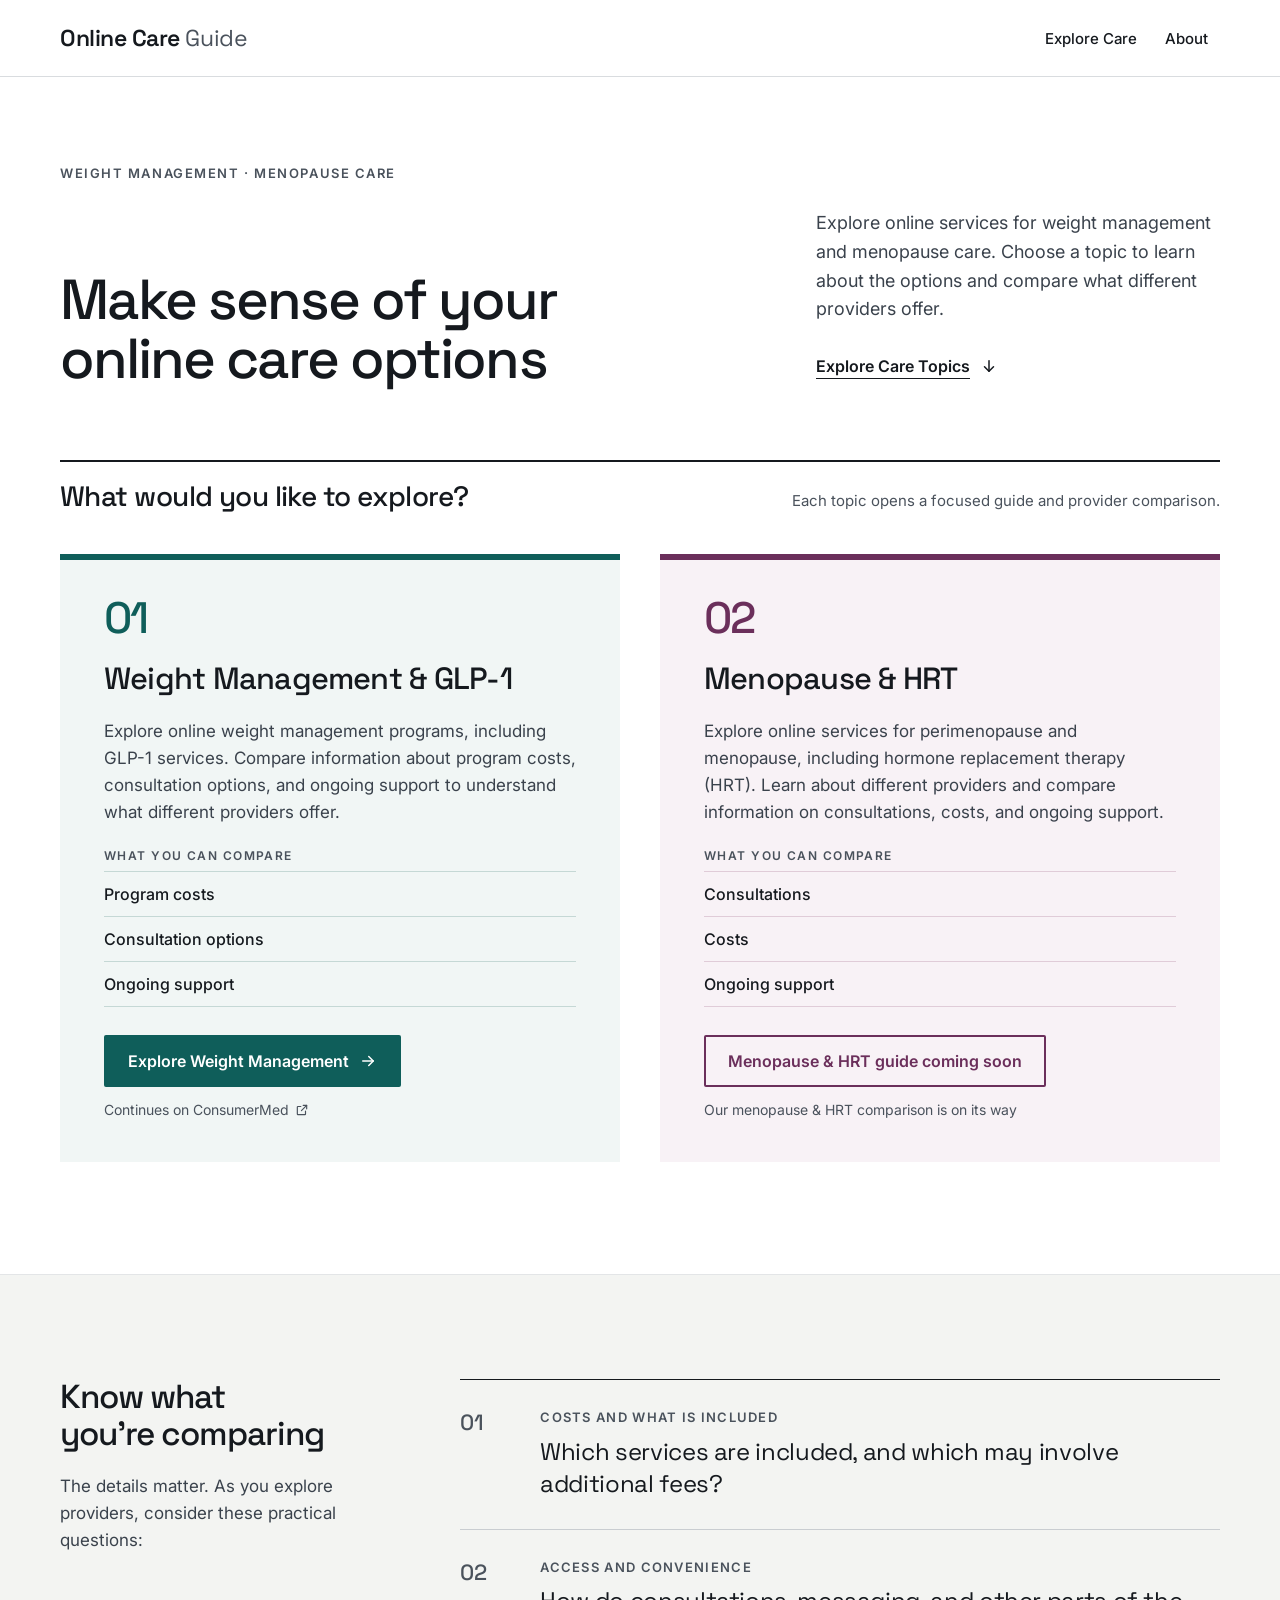
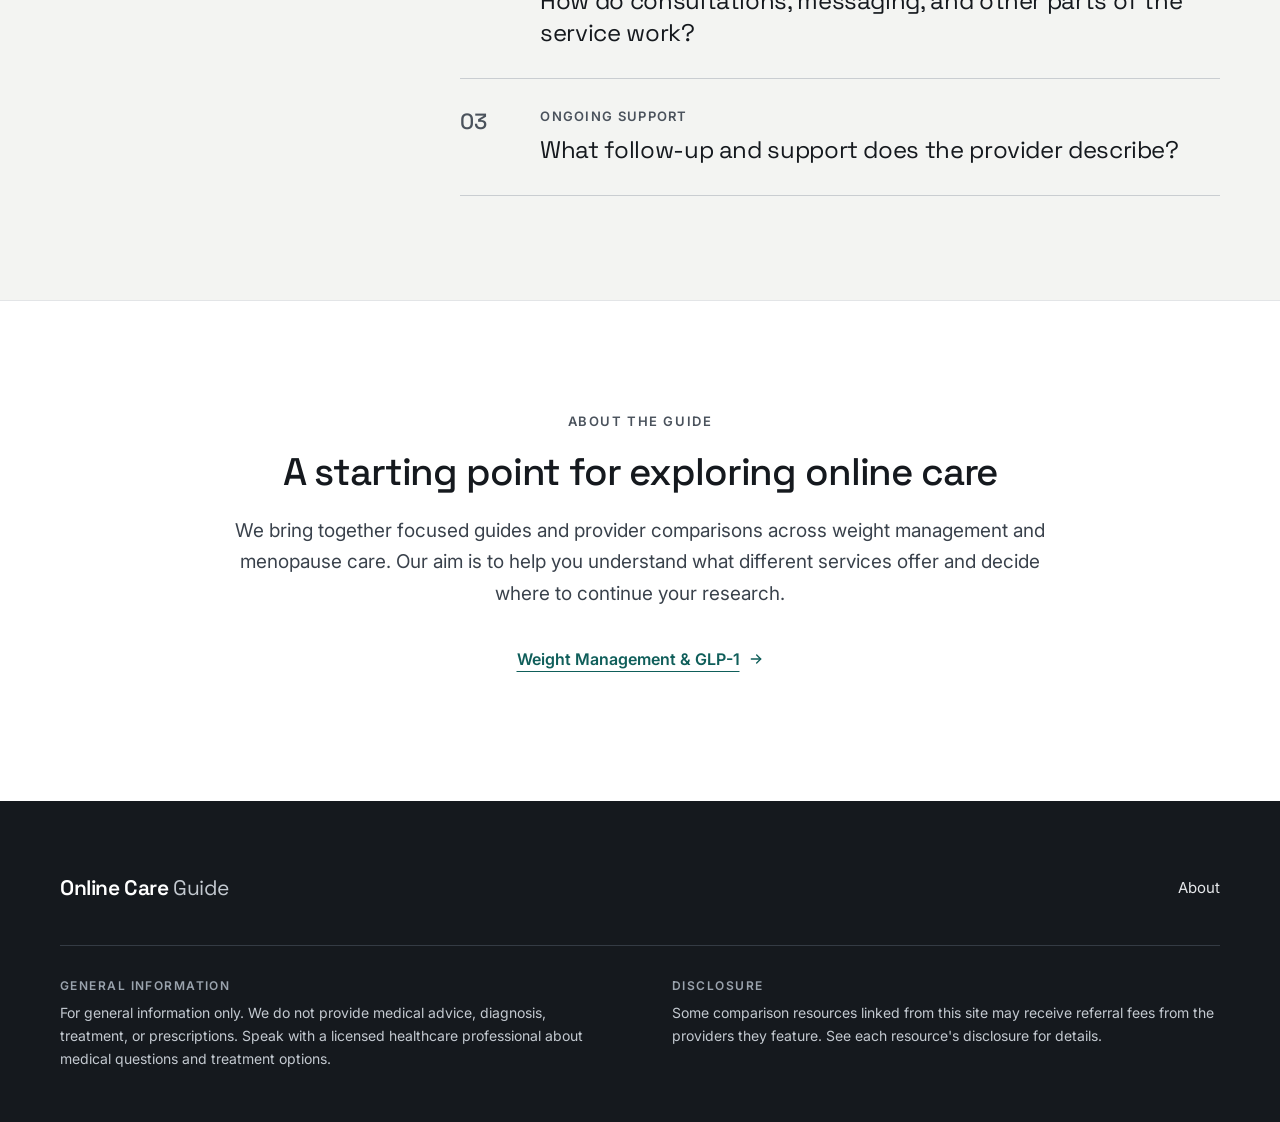
==== index.html @ c3252642 "Online Care Guide homepage (A3), interim Co-Authored-By: Claude Opus 5.5 <noreply@anthropic.com>" ====
<!doctype html>
<!--
  Online Care Guide — homepage, design direction A3.
  Reference build from 03-spec/A3-Developer-Handoff.md and the A3 artboards in 02-design/.

  BRAND SWITCH: data-brand on <html> is "separate" (umbrella site, default) or "consumermed"
  (ConsumerMed root page). It swaps the wordmark, the weight-management attribution and the
  disclosure. In "consumermed" mode also change both weight hrefs (search: data-todo="WEIGHT").

  BEFORE GOING LIVE: resolve every data-todo below; no placeholder link may remain. See 04-publishing.
-->
<html lang="en" data-brand="separate">
<head>
<meta charset="utf-8">
<meta name="viewport" content="width=device-width, initial-scale=1">
<title>Online Care Guide</title>
<meta name="description" content="Explore online services for weight management and menopause care. Choose a topic to learn about the options and compare what different providers offer.">
<!-- INTERIM: keeps the working-title site out of search results. Remove at the final launch. -->
<meta name="robots" content="noindex">
<link rel="preconnect" href="https://fonts.googleapis.com">
<link rel="preconnect" href="https://fonts.gstatic.com" crossorigin>
<link rel="stylesheet" href="https://fonts.googleapis.com/css2?family=Inter:wght@400;500;600&family=Space+Grotesk:wght@400;500;600&display=swap">
<style>
:root{
  --color-ink:#15191E;
  --color-text:#3A424C;
  --color-text-muted:#4A525C;
  --color-bg:#FFFFFF;
  --color-bg-subtle:#F3F4F2;
  --color-border:#D9DCDF;
  --color-border-subtle:#E3E5E7;
  --color-rule:#C9CDD1;
  --color-weight:#0F5E5A;
  --color-weight-hover:#0A4744;
  --color-weight-tint:#F1F6F5;
  --color-weight-rule:#C5D8D5;
  --color-meno:#6B2F5B;
  --color-meno-hover:#52223F;
  --color-meno-tint:#F8F2F6;
  --color-meno-rule:#E0CCD8;
  --color-footer-text:#E6E8EB;
  --color-footer-body:#C3C9D0;
  --color-footer-label:#9AA3AD;
  --color-footer-divider:#343B44;
  --font-display:'Space Grotesk','Helvetica Neue',Arial,sans-serif;
  --font-text:'Inter','Helvetica Neue',Arial,sans-serif;
  --gutter:clamp(20px,4vw,40px);
}

/* Brand switch */
html[data-brand="separate"] [data-only="consumermed"],
html[data-brand="consumermed"] [data-only="separate"]{display:none !important}

*,*::before,*::after{box-sizing:border-box}
html{-webkit-text-size-adjust:100%}
@media (prefers-reduced-motion:no-preference){html{scroll-behavior:smooth}}
body{margin:0;background:var(--color-bg);color:var(--color-ink);font-family:var(--font-text);-webkit-font-smoothing:antialiased}
a{color:var(--color-ink)}
a:hover{color:var(--color-weight)}
a:focus-visible{outline:3px solid var(--color-weight);outline-offset:3px}
svg{flex:none}
.container{max-width:1240px;margin:0 auto;padding-inline:var(--gutter)}

/* Header */
.site-header{border-bottom:1px solid var(--color-border)}
.site-header__bar{min-height:76px;display:flex;flex-wrap:wrap;align-items:center;justify-content:space-between;gap:12px 24px}
.wordmark{display:inline-flex;align-items:center;min-height:44px;text-decoration:none;color:var(--color-ink);font-family:var(--font-display);font-weight:600;font-size:23px;letter-spacing:-0.02em;white-space:nowrap}
.wordmark:hover{color:var(--color-ink)}
.wordmark__light{font-weight:400;color:var(--color-text-muted)}
.nav{display:flex;align-items:center;gap:4px}
.nav a{display:inline-flex;align-items:center;min-height:44px;padding:0 12px;font-size:15px;font-weight:500;text-decoration:none;white-space:nowrap}
.nav a:hover{text-decoration:underline;text-decoration-thickness:1px;text-underline-offset:6px}

/* Opening */
.opening{padding-top:88px;padding-bottom:72px}
.kicker{margin:0 0 28px;font-size:13px;font-weight:600;letter-spacing:.12em;text-transform:uppercase;color:var(--color-text-muted)}
.opening__row{display:flex;flex-wrap:wrap;align-items:flex-end;gap:32px 72px}
.opening h1{flex:1 1 620px;margin:0;font-family:var(--font-display);font-weight:500;font-size:clamp(40px,4.4vw,64px);line-height:1.04;letter-spacing:-0.035em;text-wrap:balance}
.opening__aside{flex:1 1 340px;max-width:440px}
.lead{margin:0;font-size:18px;line-height:1.6;color:var(--color-text)}
.text-link{display:inline-flex;align-items:center;gap:10px;min-height:44px;font-size:16px;font-weight:600;text-decoration:underline;text-decoration-thickness:1px;text-underline-offset:6px}
.opening .text-link{margin-top:20px}

/* Topics */
.topics{padding-bottom:112px;scroll-margin-top:16px}
.topics__head{border-top:2px solid var(--color-ink);padding-top:18px;display:flex;flex-wrap:wrap;justify-content:space-between;align-items:baseline;gap:8px 24px}
.topics__head h2{margin:0;font-family:var(--font-display);font-weight:500;font-size:28px;line-height:1.2;letter-spacing:-0.02em;text-wrap:balance}
.topics__sub{margin:0;font-size:15px;line-height:1.5;color:var(--color-text-muted)}
.topics__grid{margin-top:40px;display:grid;grid-template-columns:repeat(auto-fit,minmax(min(460px,100%),1fr));gap:40px}

.card{--accent:var(--color-weight);--accent-hover:var(--color-weight-hover);--tint:var(--color-weight-tint);--rule:var(--color-weight-rule);
  background:var(--tint);border-top:6px solid var(--accent);padding:36px 44px 44px;display:flex;flex-direction:column;gap:22px}
.card--meno{--accent:var(--color-meno);--accent-hover:var(--color-meno-hover);--tint:var(--color-meno-tint);--rule:var(--color-meno-rule)}
.card__num{font-family:var(--font-display);font-weight:500;font-size:44px;line-height:1;letter-spacing:-0.04em;color:var(--accent)}
.card h3{margin:0;font-family:var(--font-display);font-weight:500;font-size:clamp(28px,2.4vw,34px);line-height:1.1;letter-spacing:-0.025em;text-wrap:balance}
.card__desc{margin:0;font-size:17px;line-height:1.6;color:var(--color-text)}
.label{margin:0 0 8px;font-size:12px;font-weight:600;letter-spacing:.12em;text-transform:uppercase;color:var(--color-text-muted)}
.compare-list{list-style:none;margin:0;padding:0;border-top:1px solid var(--rule)}
.compare-list li{padding:12px 0;border-bottom:1px solid var(--rule);font-size:16px;font-weight:500}
.card__cta{margin-top:auto;padding-top:6px;display:flex;flex-wrap:wrap;align-items:center;gap:14px 24px}
.btn{display:inline-flex;align-items:center;gap:10px;min-height:52px;padding:0 24px;background:var(--accent);color:#FFFFFF;text-decoration:none;font-size:16px;font-weight:600;border-radius:2px;transition:background-color .15s ease}
.btn:hover{background:var(--accent-hover);color:#FFFFFF}
.btn:active{transform:translateY(1px)}
/* Interim "coming soon" state for a topic whose destination is not ready (see 04-publishing) */
.btn--soon{background:transparent;color:var(--accent);box-shadow:inset 0 0 0 2px var(--accent);cursor:default}
.btn--soon:hover{background:transparent;color:var(--accent)}
.btn--soon:active{transform:none}
.attribution{display:inline-flex;align-items:center;gap:6px;font-size:14px;color:var(--color-text-muted)}
.attribution > span{display:inline-flex;align-items:center;gap:6px}

/* Comparison questions */
.compare{background:var(--color-bg-subtle);border-top:1px solid var(--color-border-subtle);border-bottom:1px solid var(--color-border-subtle)}
.compare__inner{padding-top:104px;padding-bottom:104px;display:flex;flex-wrap:wrap;gap:48px 80px}
.compare__intro{flex:1 1 320px;max-width:400px}
.compare__intro h2{margin:0;font-family:var(--font-display);font-weight:500;font-size:clamp(30px,2.6vw,38px);line-height:1.1;letter-spacing:-0.03em;text-wrap:balance}
.compare__intro p{margin:20px 0 0;font-size:17px;line-height:1.6;color:var(--color-text)}
.questions{flex:999 1 560px;list-style:none;margin:0;padding:0;border-top:1px solid var(--color-ink)}
.questions li{display:grid;grid-template-columns:56px minmax(0,1fr);gap:0 24px;padding:28px 0;border-bottom:1px solid var(--color-rule)}
.questions__num{font-family:var(--font-display);font-weight:500;font-size:22px;line-height:1.3;color:var(--color-text-muted)}
.questions h3{margin:0;font-size:13px;font-weight:600;letter-spacing:.1em;text-transform:uppercase;line-height:1.5;color:var(--color-text-muted)}
.questions p{margin:8px 0 0;font-family:var(--font-display);font-weight:400;font-size:24px;line-height:1.35;letter-spacing:-0.015em;color:var(--color-ink)}

/* About */
.about{padding-top:112px;padding-bottom:120px;scroll-margin-top:16px}
.about__inner{max-width:820px;margin:0 auto;text-align:center;display:flex;flex-direction:column;align-items:center;gap:22px}
.about .kicker{margin:0}
.about h2{margin:0;font-family:var(--font-display);font-weight:500;font-size:clamp(32px,3vw,42px);line-height:1.1;letter-spacing:-0.03em;text-wrap:balance}
.about__body{margin:0;font-size:19px;line-height:1.65;color:var(--color-text);text-wrap:pretty}
.about__links{margin-top:6px;display:flex;flex-wrap:wrap;justify-content:center;gap:8px 36px}
.about__links a{display:inline-flex;align-items:center;gap:8px;min-height:44px;font-size:16px;font-weight:600;text-decoration-thickness:1px;text-underline-offset:6px}
.about__links .is-weight{color:var(--color-weight)}
.about__links .is-weight:hover{color:var(--color-weight-hover)}
.about__links .is-meno{color:var(--color-meno)}
.about__links .is-meno:hover{color:var(--color-meno-hover)}

/* Footer */
.site-footer{background:var(--color-ink);color:var(--color-footer-text)}
.site-footer__inner{padding-top:64px;padding-bottom:52px;display:flex;flex-direction:column;gap:36px}
.site-footer__top{display:flex;flex-wrap:wrap;justify-content:space-between;align-items:center;gap:20px 64px}
.footer-wordmark{margin:0;font-family:var(--font-display);font-weight:600;font-size:21px;letter-spacing:-0.02em;color:#FFFFFF}
.footer-wordmark .wordmark__light{color:var(--color-footer-body)}
.footer-nav{display:flex;flex-wrap:wrap;gap:0 28px}
.footer-nav a{display:inline-flex;align-items:center;min-height:44px;font-size:15px;text-decoration:none;color:var(--color-footer-text)}
.footer-nav a:hover{color:#FFFFFF;text-decoration:underline;text-decoration-thickness:1px;text-underline-offset:6px}
.site-footer a:focus-visible{outline-color:#FFFFFF}
.site-footer__info{border-top:1px solid var(--color-footer-divider);padding-top:32px;display:grid;grid-template-columns:repeat(auto-fit,minmax(min(360px,100%),1fr));gap:24px 64px}
.footer-label{margin:0 0 8px;font-size:12px;font-weight:600;letter-spacing:.12em;text-transform:uppercase;color:var(--color-footer-label)}
.footer-copy{margin:0;font-size:14px;line-height:1.65;color:var(--color-footer-body)}

/* Mobile (< 640px): values from the A3 mobile artboard */
@media (max-width:639px){
  .site-header__bar{min-height:63px;gap:6px;padding-right:14px}
  .wordmark{font-size:18px}
  .nav{gap:0}
  .nav a{padding:0 8px;font-size:14px}
  .opening{padding-top:40px;padding-bottom:36px}
  .kicker{margin-bottom:20px;font-size:12px}
  .opening__row{gap:20px}
  .opening h1{font-size:38px;line-height:1.06}
  .lead{font-size:16px}
  .opening .text-link{margin-top:14px}
  .topics{padding-bottom:64px}
  .topics__head{flex-direction:column;align-items:flex-start;padding-top:16px;gap:8px}
  .topics__head h2{font-size:24px}
  .topics__grid{margin-top:24px;gap:20px}
  .card{border-top-width:5px;padding:26px 22px 28px;gap:18px}
  .card__num{font-size:32px}
  .card h3{font-size:26px;line-height:1.12}
  .card__desc{font-size:15px}
  .label{margin-bottom:6px;font-size:11px}
  .compare-list li{padding:11px 0;font-size:15px}
  .card__cta{flex-direction:column;align-items:stretch;gap:10px;padding-top:4px}
  .btn{display:flex;justify-content:space-between;padding:0 20px}
  .attribution{font-size:13px}
  .compare__inner{padding-top:64px;padding-bottom:64px;gap:28px}
  .compare__intro h2{font-size:30px}
  .compare__intro p{margin-top:16px;font-size:16px}
  .questions li{grid-template-columns:34px minmax(0,1fr);gap:0 12px;padding:22px 0}
  .questions__num{font-size:18px}
  .questions h3{font-size:12px}
  .questions p{margin-top:6px;font-size:20px}
  .about{padding-top:72px;padding-bottom:80px}
  .about__inner{gap:18px}
  .about .kicker{font-size:12px}
  .about h2{font-size:30px;line-height:1.12}
  .about__body{font-size:16px}
  .about__links{flex-direction:column;align-items:center;gap:4px;margin-top:0}
  .site-footer__inner{padding-top:48px;padding-bottom:44px;gap:24px}
  .site-footer__top{flex-direction:column;align-items:flex-start;gap:24px}
  .footer-wordmark{font-size:20px}
  .footer-nav{gap:0 22px}
  .site-footer__info{grid-template-columns:1fr;padding-top:24px;gap:22px}
  .footer-label{margin-bottom:6px;font-size:11px}
}
</style>
</head>
<body>

<header class="site-header">
  <div class="container site-header__bar">
    <a class="wordmark" href="./">
      <span data-only="separate">Online Care <span class="wordmark__light">Guide</span></span>
      <span data-only="consumermed">ConsumerMed</span>
    </a>
    <nav class="nav" aria-label="Main">
      <a href="#topics">Explore Care</a>
      <a href="#about">About</a>
    </nav>
  </div>
</header>

<main>
  <section class="container opening" aria-labelledby="page-title">
    <p class="kicker">Weight management · Menopause care</p>
    <div class="opening__row">
      <h1 id="page-title">Make sense of your online care options</h1>
      <div class="opening__aside">
        <p class="lead">Explore online services for weight management and menopause care. Choose a topic to learn about the options and compare what different providers offer.</p>
        <a class="text-link" href="#topics">Explore Care Topics<svg width="18" height="18" viewBox="0 0 24 24" fill="none" stroke="currentColor" stroke-width="2" stroke-linecap="round" stroke-linejoin="round" aria-hidden="true"><path d="M12 5v14"/><path d="M6 13l6 6 6-6"/></svg></a>
      </div>
    </div>
  </section>

  <section class="container topics" id="topics" aria-labelledby="topics-title">
    <div class="topics__head">
      <h2 id="topics-title">What would you like to explore?</h2>
      <p class="topics__sub">Each topic opens a focused guide and provider comparison.</p>
    </div>

    <div class="topics__grid">
      <article class="card card--weight" aria-labelledby="weight-title">
        <span class="card__num" aria-hidden="true">01</span>
        <h3 id="weight-title">Weight Management &amp; GLP-1</h3>
        <p class="card__desc">Explore online weight management programs, including GLP-1 services. Compare information about program costs, consultation options, and ongoing support to understand what different providers offer.</p>
        <div>
          <p class="label" id="weight-compare">What you can compare</p>
          <ul class="compare-list" aria-labelledby="weight-compare">
            <li>Program costs</li>
            <li>Consultation options</li>
            <li>Ongoing support</li>
          </ul>
        </div>
        <div class="card__cta">
          <!-- data-todo="WEIGHT": in consumermed mode replace this href with the weight comparison's new path -->
          <a class="btn" href="https://www.consumermed.org/" aria-describedby="weight-attr" data-todo="WEIGHT">Explore Weight Management<svg width="18" height="18" viewBox="0 0 24 24" fill="none" stroke="currentColor" stroke-width="2" stroke-linecap="round" stroke-linejoin="round" aria-hidden="true"><path d="M5 12h14"/><path d="M13 6l6 6-6 6"/></svg></a>
          <span class="attribution" id="weight-attr">
            <span data-only="separate">Continues on ConsumerMed<svg width="14" height="14" viewBox="0 0 24 24" fill="none" stroke="currentColor" stroke-width="2" stroke-linecap="round" stroke-linejoin="round" aria-hidden="true"><path d="M14 4h6v6"/><path d="M20 4l-9 9"/><path d="M18 14v5a1 1 0 0 1-1 1H5a1 1 0 0 1-1-1V7a1 1 0 0 1 1-1h5"/></svg></span>
            <span data-only="consumermed">Opens our weight management comparison</span>
          </span>
        </div>
      </article>

      <article class="card card--meno" aria-labelledby="meno-title">
        <span class="card__num" aria-hidden="true">02</span>
        <h3 id="meno-title">Menopause &amp; HRT</h3>
        <p class="card__desc">Explore online services for perimenopause and menopause, including hormone replacement therapy (HRT). Learn about different providers and compare information on consultations, costs, and ongoing support.</p>
        <div>
          <p class="label" id="meno-compare">What you can compare</p>
          <ul class="compare-list" aria-labelledby="meno-compare">
            <li>Consultations</li>
            <li>Costs</li>
            <li>Ongoing support</li>
          </ul>
        </div>
        <div class="card__cta">
          <!-- data-todo="HRT": interim "coming soon" state. When the HRT URL is ready, restore the
               <a class="btn" … aria-describedby="meno-attr"> CTA and the "Opens our menopause & HRT comparison" line. -->
          <span class="btn btn--soon" data-todo="HRT">Menopause &amp; HRT guide coming soon</span>
          <span class="attribution" id="meno-attr">Our menopause &amp; HRT comparison is on its way</span>
        </div>
      </article>
    </div>
  </section>

  <section class="compare" aria-labelledby="compare-title">
    <div class="container compare__inner">
      <div class="compare__intro">
        <h2 id="compare-title">Know what you're comparing</h2>
        <p>The details matter. As you explore providers, consider these practical questions:</p>
      </div>
      <ol class="questions">
        <li>
          <span class="questions__num" aria-hidden="true">01</span>
          <div>
            <h3>Costs and what is included</h3>
            <p>Which services are included, and which may involve additional fees?</p>
          </div>
        </li>
        <li>
          <span class="questions__num" aria-hidden="true">02</span>
          <div>
            <h3>Access and convenience</h3>
            <p>How do consultations, messaging, and other parts of the service work?</p>
          </div>
        </li>
        <li>
          <span class="questions__num" aria-hidden="true">03</span>
          <div>
            <h3>Ongoing support</h3>
            <p>What follow-up and support does the provider describe?</p>
          </div>
        </li>
      </ol>
    </div>
  </section>

  <section class="container about" id="about" aria-labelledby="about-title">
    <div class="about__inner">
      <p class="kicker">About the guide</p>
      <h2 id="about-title">A starting point for exploring online care</h2>
      <p class="about__body">We bring together focused guides and provider comparisons across weight management and menopause care. Our aim is to help you understand what different services offer and decide where to continue your research.</p>
      <div class="about__links">
        <a class="is-weight" href="https://www.consumermed.org/" data-todo="WEIGHT">Weight Management &amp; GLP-1<svg width="16" height="16" viewBox="0 0 24 24" fill="none" stroke="currentColor" stroke-width="2" stroke-linecap="round" stroke-linejoin="round" aria-hidden="true"><path d="M5 12h14"/><path d="M13 6l6 6-6 6"/></svg></a>
        <!-- data-todo="HRT": add the Menopause &amp; HRT link (class="is-meno") here once its URL is ready. -->
      </div>
    </div>
  </section>
</main>

<footer class="site-footer">
  <div class="container site-footer__inner">
    <div class="site-footer__top">
      <p class="footer-wordmark">
        <span data-only="separate">Online Care <span class="wordmark__light">Guide</span></span>
        <span data-only="consumermed">ConsumerMed</span>
      </p>
      <nav class="footer-nav" aria-label="Footer">
        <a href="#about">About</a>
        <!-- data-todo="FOOTER": Contact, Privacy Policy, Terms and Disclosure links go here once they have URLs. -->
      </nav>
    </div>
    <div class="site-footer__info">
      <div>
        <p class="footer-label">General information</p>
        <p class="footer-copy">For general information only. We do not provide medical advice, diagnosis, treatment, or prescriptions. Speak with a licensed healthcare professional about medical questions and treatment options.</p>
      </div>
      <div>
        <p class="footer-label">Disclosure</p>
        <p class="footer-copy" data-only="separate">Some comparison resources linked from this site may receive referral fees from the providers they feature. See each resource's disclosure for details.</p>
        <p class="footer-copy" data-only="consumermed">We may receive referral fees from providers featured in our comparisons. See our disclosure for details.</p>
      </div>
    </div>
  </div>
</footer>

</body>
</html>
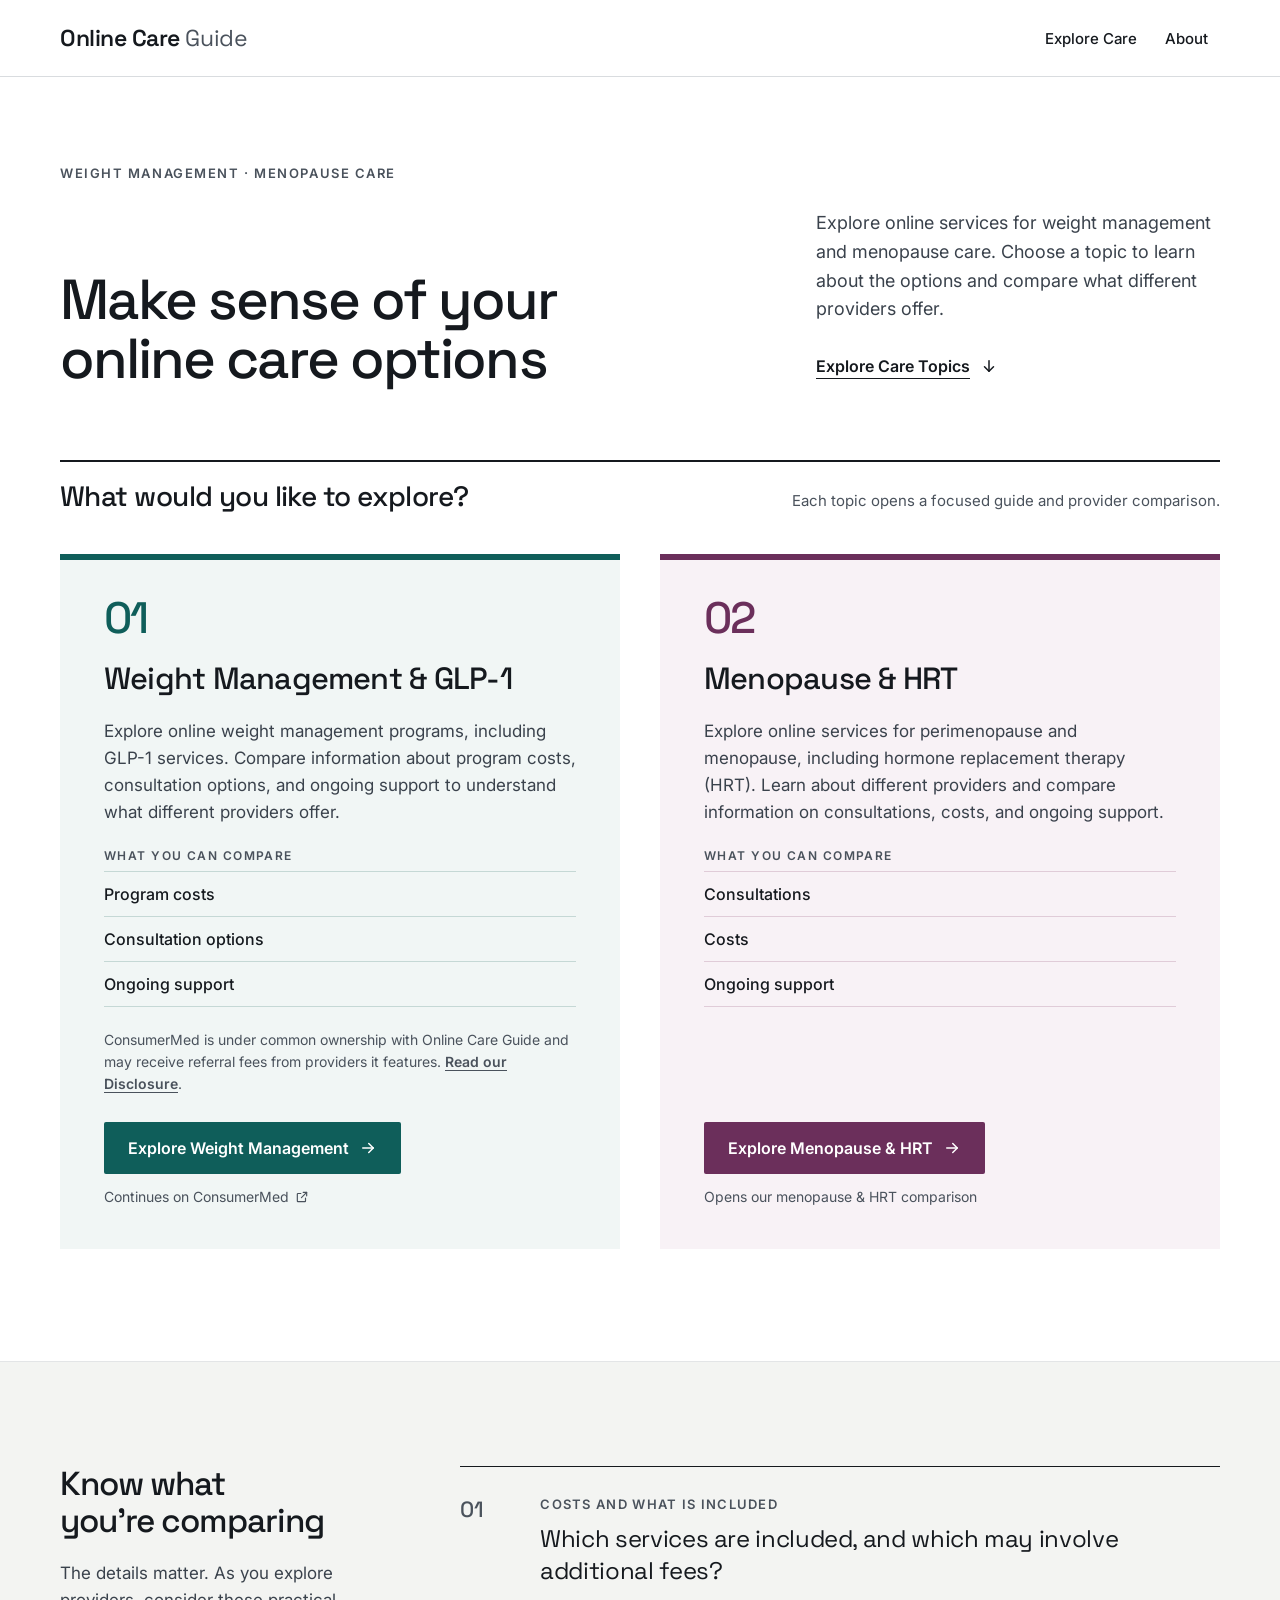
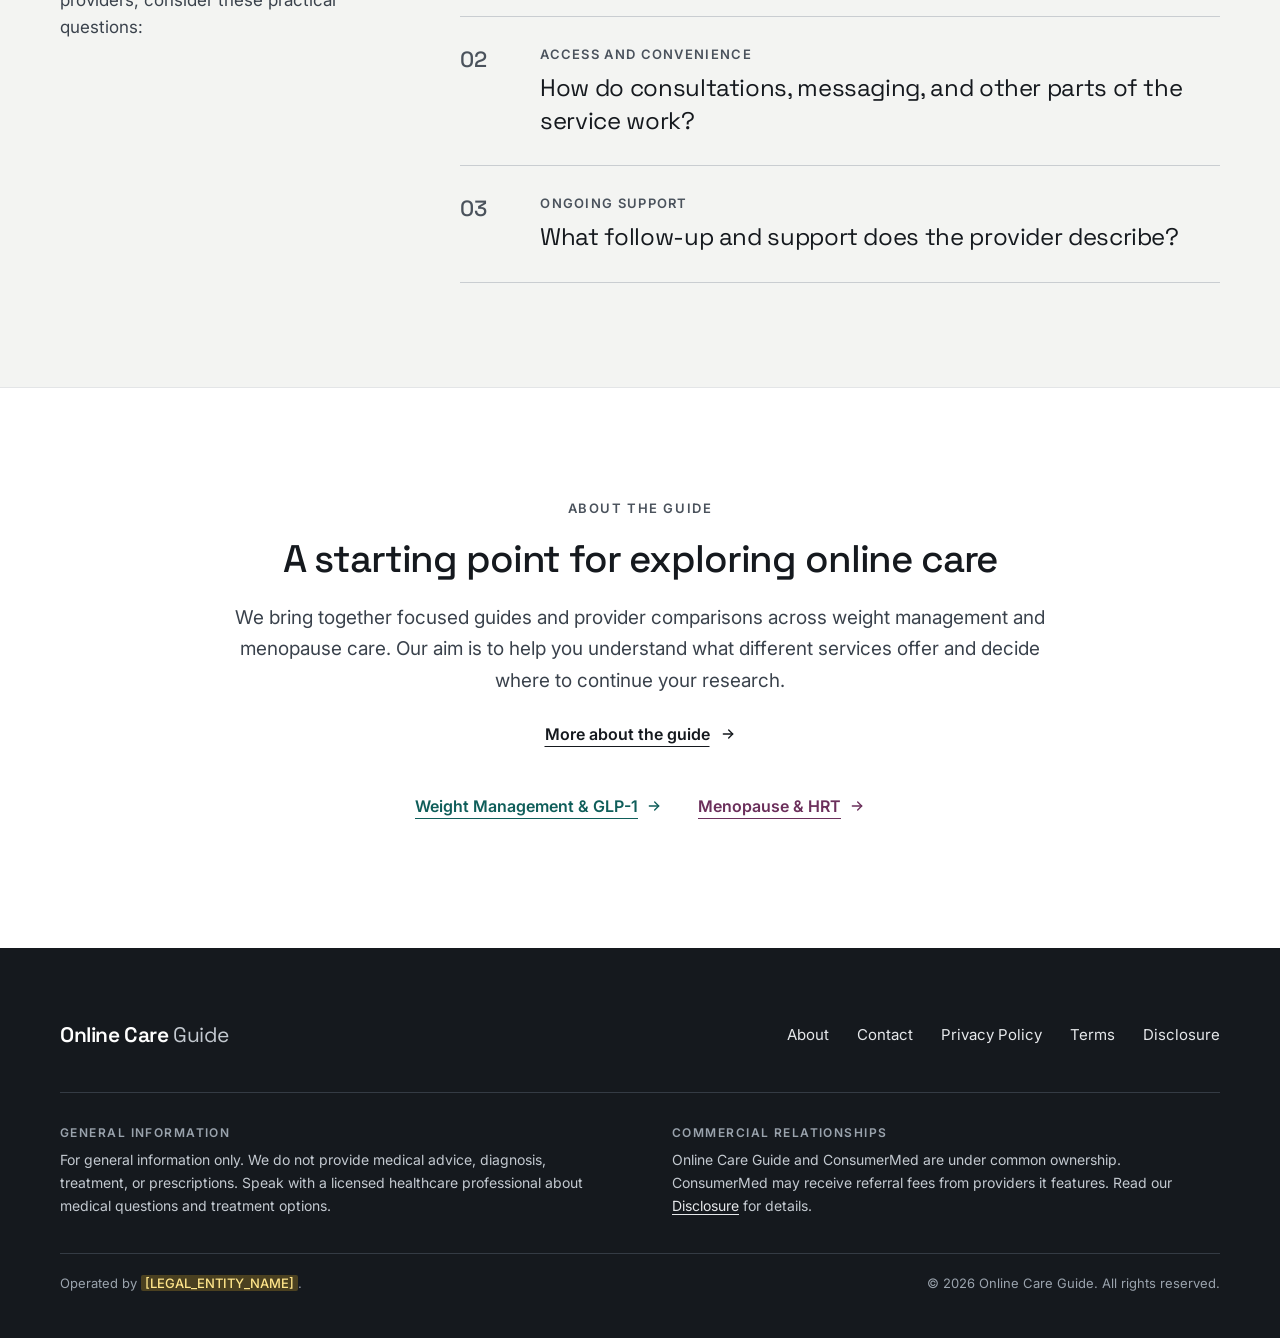
==== commit be4cfbb1: "Add content pages (About, Contact, Privacy, Terms, Disclosure, 404) and homepage completion Owner-ap" ====
--- a/index.html
+++ b/index.html
@@ -1,200 +1,35 @@
 <!doctype html>
 <!--
-  Online Care Guide — homepage, design direction A3.
-  Reference build from 03-spec/A3-Developer-Handoff.md and the A3 artboards in 02-design/.
+  Online Care Guide — homepage, design direction A3. Styles: assets/site.css.
 
-  BRAND SWITCH: data-brand on <html> is "separate" (umbrella site, default) or "consumermed"
-  (ConsumerMed root page). It swaps the wordmark, the weight-management attribution and the
-  disclosure. In "consumermed" mode also change both weight hrefs (search: data-todo="WEIGHT").
+  SWITCHES on <html>:
+  - data-brand="separate" (umbrella site, default) | "consumermed" (ConsumerMed root page).
+    Swaps the wordmark, weight attribution, ownership note, footer commercial text and copyright name.
+    ConsumerMed mode also needs both data-todo="WEIGHT" hrefs changed and the content-pack section 7
+    substitutions applied to every page.
+  - data-hrt="active" (HRT comparison is live) | "interim" (unavailable; links go to menopause-hrt/).
+    Set the same value on every page.
 
-  BEFORE GOING LIVE: resolve every data-todo below; no placeholder link may remain. See 04-publishing.
+  BEFORE GOING LIVE: resolve every data-todo and every highlighted field in square brackets; no placeholder may remain. See 04-publishing.
 -->
-<html lang="en" data-brand="separate">
+<html lang="en" data-brand="separate" data-hrt="active">
 <head>
 <meta charset="utf-8">
 <meta name="viewport" content="width=device-width, initial-scale=1">
-<title>Online Care Guide</title>
-<meta name="description" content="Explore online services for weight management and menopause care. Choose a topic to learn about the options and compare what different providers offer.">
+<title>Online Care Guide | Weight Management and Menopause Care</title>
+<meta name="description" content="Explore online care resources for weight management and menopause. Compare program information, understand practical differences, and continue your research.">
+<meta property="og:title" content="Online Care Guide">
+<meta property="og:description" content="A starting point for exploring online weight management and menopause care.">
+<meta property="og:type" content="website">
 <!-- INTERIM: keeps the working-title site out of search results. Remove at the final launch. -->
 <meta name="robots" content="noindex">
 <link rel="preconnect" href="https://fonts.googleapis.com">
 <link rel="preconnect" href="https://fonts.gstatic.com" crossorigin>
 <link rel="stylesheet" href="https://fonts.googleapis.com/css2?family=Inter:wght@400;500;600&family=Space+Grotesk:wght@400;500;600&display=swap">
-<style>
-:root{
-  --color-ink:#15191E;
-  --color-text:#3A424C;
-  --color-text-muted:#4A525C;
-  --color-bg:#FFFFFF;
-  --color-bg-subtle:#F3F4F2;
-  --color-border:#D9DCDF;
-  --color-border-subtle:#E3E5E7;
-  --color-rule:#C9CDD1;
-  --color-weight:#0F5E5A;
-  --color-weight-hover:#0A4744;
-  --color-weight-tint:#F1F6F5;
-  --color-weight-rule:#C5D8D5;
-  --color-meno:#6B2F5B;
-  --color-meno-hover:#52223F;
-  --color-meno-tint:#F8F2F6;
-  --color-meno-rule:#E0CCD8;
-  --color-footer-text:#E6E8EB;
-  --color-footer-body:#C3C9D0;
-  --color-footer-label:#9AA3AD;
-  --color-footer-divider:#343B44;
-  --font-display:'Space Grotesk','Helvetica Neue',Arial,sans-serif;
-  --font-text:'Inter','Helvetica Neue',Arial,sans-serif;
-  --gutter:clamp(20px,4vw,40px);
-}
-
-/* Brand switch */
-html[data-brand="separate"] [data-only="consumermed"],
-html[data-brand="consumermed"] [data-only="separate"]{display:none !important}
-
-*,*::before,*::after{box-sizing:border-box}
-html{-webkit-text-size-adjust:100%}
-@media (prefers-reduced-motion:no-preference){html{scroll-behavior:smooth}}
-body{margin:0;background:var(--color-bg);color:var(--color-ink);font-family:var(--font-text);-webkit-font-smoothing:antialiased}
-a{color:var(--color-ink)}
-a:hover{color:var(--color-weight)}
-a:focus-visible{outline:3px solid var(--color-weight);outline-offset:3px}
-svg{flex:none}
-.container{max-width:1240px;margin:0 auto;padding-inline:var(--gutter)}
-
-/* Header */
-.site-header{border-bottom:1px solid var(--color-border)}
-.site-header__bar{min-height:76px;display:flex;flex-wrap:wrap;align-items:center;justify-content:space-between;gap:12px 24px}
-.wordmark{display:inline-flex;align-items:center;min-height:44px;text-decoration:none;color:var(--color-ink);font-family:var(--font-display);font-weight:600;font-size:23px;letter-spacing:-0.02em;white-space:nowrap}
-.wordmark:hover{color:var(--color-ink)}
-.wordmark__light{font-weight:400;color:var(--color-text-muted)}
-.nav{display:flex;align-items:center;gap:4px}
-.nav a{display:inline-flex;align-items:center;min-height:44px;padding:0 12px;font-size:15px;font-weight:500;text-decoration:none;white-space:nowrap}
-.nav a:hover{text-decoration:underline;text-decoration-thickness:1px;text-underline-offset:6px}
-
-/* Opening */
-.opening{padding-top:88px;padding-bottom:72px}
-.kicker{margin:0 0 28px;font-size:13px;font-weight:600;letter-spacing:.12em;text-transform:uppercase;color:var(--color-text-muted)}
-.opening__row{display:flex;flex-wrap:wrap;align-items:flex-end;gap:32px 72px}
-.opening h1{flex:1 1 620px;margin:0;font-family:var(--font-display);font-weight:500;font-size:clamp(40px,4.4vw,64px);line-height:1.04;letter-spacing:-0.035em;text-wrap:balance}
-.opening__aside{flex:1 1 340px;max-width:440px}
-.lead{margin:0;font-size:18px;line-height:1.6;color:var(--color-text)}
-.text-link{display:inline-flex;align-items:center;gap:10px;min-height:44px;font-size:16px;font-weight:600;text-decoration:underline;text-decoration-thickness:1px;text-underline-offset:6px}
-.opening .text-link{margin-top:20px}
-
-/* Topics */
-.topics{padding-bottom:112px;scroll-margin-top:16px}
-.topics__head{border-top:2px solid var(--color-ink);padding-top:18px;display:flex;flex-wrap:wrap;justify-content:space-between;align-items:baseline;gap:8px 24px}
-.topics__head h2{margin:0;font-family:var(--font-display);font-weight:500;font-size:28px;line-height:1.2;letter-spacing:-0.02em;text-wrap:balance}
-.topics__sub{margin:0;font-size:15px;line-height:1.5;color:var(--color-text-muted)}
-.topics__grid{margin-top:40px;display:grid;grid-template-columns:repeat(auto-fit,minmax(min(460px,100%),1fr));gap:40px}
-
-.card{--accent:var(--color-weight);--accent-hover:var(--color-weight-hover);--tint:var(--color-weight-tint);--rule:var(--color-weight-rule);
-  background:var(--tint);border-top:6px solid var(--accent);padding:36px 44px 44px;display:flex;flex-direction:column;gap:22px}
-.card--meno{--accent:var(--color-meno);--accent-hover:var(--color-meno-hover);--tint:var(--color-meno-tint);--rule:var(--color-meno-rule)}
-.card__num{font-family:var(--font-display);font-weight:500;font-size:44px;line-height:1;letter-spacing:-0.04em;color:var(--accent)}
-.card h3{margin:0;font-family:var(--font-display);font-weight:500;font-size:clamp(28px,2.4vw,34px);line-height:1.1;letter-spacing:-0.025em;text-wrap:balance}
-.card__desc{margin:0;font-size:17px;line-height:1.6;color:var(--color-text)}
-.label{margin:0 0 8px;font-size:12px;font-weight:600;letter-spacing:.12em;text-transform:uppercase;color:var(--color-text-muted)}
-.compare-list{list-style:none;margin:0;padding:0;border-top:1px solid var(--rule)}
-.compare-list li{padding:12px 0;border-bottom:1px solid var(--rule);font-size:16px;font-weight:500}
-.card__cta{margin-top:auto;padding-top:6px;display:flex;flex-wrap:wrap;align-items:center;gap:14px 24px}
-.btn{display:inline-flex;align-items:center;gap:10px;min-height:52px;padding:0 24px;background:var(--accent);color:#FFFFFF;text-decoration:none;font-size:16px;font-weight:600;border-radius:2px;transition:background-color .15s ease}
-.btn:hover{background:var(--accent-hover);color:#FFFFFF}
-.btn:active{transform:translateY(1px)}
-/* Interim "coming soon" state for a topic whose destination is not ready (see 04-publishing) */
-.btn--soon{background:transparent;color:var(--accent);box-shadow:inset 0 0 0 2px var(--accent);cursor:default}
-.btn--soon:hover{background:transparent;color:var(--accent)}
-.btn--soon:active{transform:none}
-.attribution{display:inline-flex;align-items:center;gap:6px;font-size:14px;color:var(--color-text-muted)}
-.attribution > span{display:inline-flex;align-items:center;gap:6px}
-
-/* Comparison questions */
-.compare{background:var(--color-bg-subtle);border-top:1px solid var(--color-border-subtle);border-bottom:1px solid var(--color-border-subtle)}
-.compare__inner{padding-top:104px;padding-bottom:104px;display:flex;flex-wrap:wrap;gap:48px 80px}
-.compare__intro{flex:1 1 320px;max-width:400px}
-.compare__intro h2{margin:0;font-family:var(--font-display);font-weight:500;font-size:clamp(30px,2.6vw,38px);line-height:1.1;letter-spacing:-0.03em;text-wrap:balance}
-.compare__intro p{margin:20px 0 0;font-size:17px;line-height:1.6;color:var(--color-text)}
-.questions{flex:999 1 560px;list-style:none;margin:0;padding:0;border-top:1px solid var(--color-ink)}
-.questions li{display:grid;grid-template-columns:56px minmax(0,1fr);gap:0 24px;padding:28px 0;border-bottom:1px solid var(--color-rule)}
-.questions__num{font-family:var(--font-display);font-weight:500;font-size:22px;line-height:1.3;color:var(--color-text-muted)}
-.questions h3{margin:0;font-size:13px;font-weight:600;letter-spacing:.1em;text-transform:uppercase;line-height:1.5;color:var(--color-text-muted)}
-.questions p{margin:8px 0 0;font-family:var(--font-display);font-weight:400;font-size:24px;line-height:1.35;letter-spacing:-0.015em;color:var(--color-ink)}
-
-/* About */
-.about{padding-top:112px;padding-bottom:120px;scroll-margin-top:16px}
-.about__inner{max-width:820px;margin:0 auto;text-align:center;display:flex;flex-direction:column;align-items:center;gap:22px}
-.about .kicker{margin:0}
-.about h2{margin:0;font-family:var(--font-display);font-weight:500;font-size:clamp(32px,3vw,42px);line-height:1.1;letter-spacing:-0.03em;text-wrap:balance}
-.about__body{margin:0;font-size:19px;line-height:1.65;color:var(--color-text);text-wrap:pretty}
-.about__links{margin-top:6px;display:flex;flex-wrap:wrap;justify-content:center;gap:8px 36px}
-.about__links a{display:inline-flex;align-items:center;gap:8px;min-height:44px;font-size:16px;font-weight:600;text-decoration-thickness:1px;text-underline-offset:6px}
-.about__links .is-weight{color:var(--color-weight)}
-.about__links .is-weight:hover{color:var(--color-weight-hover)}
-.about__links .is-meno{color:var(--color-meno)}
-.about__links .is-meno:hover{color:var(--color-meno-hover)}
-
-/* Footer */
-.site-footer{background:var(--color-ink);color:var(--color-footer-text)}
-.site-footer__inner{padding-top:64px;padding-bottom:52px;display:flex;flex-direction:column;gap:36px}
-.site-footer__top{display:flex;flex-wrap:wrap;justify-content:space-between;align-items:center;gap:20px 64px}
-.footer-wordmark{margin:0;font-family:var(--font-display);font-weight:600;font-size:21px;letter-spacing:-0.02em;color:#FFFFFF}
-.footer-wordmark .wordmark__light{color:var(--color-footer-body)}
-.footer-nav{display:flex;flex-wrap:wrap;gap:0 28px}
-.footer-nav a{display:inline-flex;align-items:center;min-height:44px;font-size:15px;text-decoration:none;color:var(--color-footer-text)}
-.footer-nav a:hover{color:#FFFFFF;text-decoration:underline;text-decoration-thickness:1px;text-underline-offset:6px}
-.site-footer a:focus-visible{outline-color:#FFFFFF}
-.site-footer__info{border-top:1px solid var(--color-footer-divider);padding-top:32px;display:grid;grid-template-columns:repeat(auto-fit,minmax(min(360px,100%),1fr));gap:24px 64px}
-.footer-label{margin:0 0 8px;font-size:12px;font-weight:600;letter-spacing:.12em;text-transform:uppercase;color:var(--color-footer-label)}
-.footer-copy{margin:0;font-size:14px;line-height:1.65;color:var(--color-footer-body)}
-
-/* Mobile (< 640px): values from the A3 mobile artboard */
-@media (max-width:639px){
-  .site-header__bar{min-height:63px;gap:6px;padding-right:14px}
-  .wordmark{font-size:18px}
-  .nav{gap:0}
-  .nav a{padding:0 8px;font-size:14px}
-  .opening{padding-top:40px;padding-bottom:36px}
-  .kicker{margin-bottom:20px;font-size:12px}
-  .opening__row{gap:20px}
-  .opening h1{font-size:38px;line-height:1.06}
-  .lead{font-size:16px}
-  .opening .text-link{margin-top:14px}
-  .topics{padding-bottom:64px}
-  .topics__head{flex-direction:column;align-items:flex-start;padding-top:16px;gap:8px}
-  .topics__head h2{font-size:24px}
-  .topics__grid{margin-top:24px;gap:20px}
-  .card{border-top-width:5px;padding:26px 22px 28px;gap:18px}
-  .card__num{font-size:32px}
-  .card h3{font-size:26px;line-height:1.12}
-  .card__desc{font-size:15px}
-  .label{margin-bottom:6px;font-size:11px}
-  .compare-list li{padding:11px 0;font-size:15px}
-  .card__cta{flex-direction:column;align-items:stretch;gap:10px;padding-top:4px}
-  .btn{display:flex;justify-content:space-between;padding:0 20px}
-  .attribution{font-size:13px}
-  .compare__inner{padding-top:64px;padding-bottom:64px;gap:28px}
-  .compare__intro h2{font-size:30px}
-  .compare__intro p{margin-top:16px;font-size:16px}
-  .questions li{grid-template-columns:34px minmax(0,1fr);gap:0 12px;padding:22px 0}
-  .questions__num{font-size:18px}
-  .questions h3{font-size:12px}
-  .questions p{margin-top:6px;font-size:20px}
-  .about{padding-top:72px;padding-bottom:80px}
-  .about__inner{gap:18px}
-  .about .kicker{font-size:12px}
-  .about h2{font-size:30px;line-height:1.12}
-  .about__body{font-size:16px}
-  .about__links{flex-direction:column;align-items:center;gap:4px;margin-top:0}
-  .site-footer__inner{padding-top:48px;padding-bottom:44px;gap:24px}
-  .site-footer__top{flex-direction:column;align-items:flex-start;gap:24px}
-  .footer-wordmark{font-size:20px}
-  .footer-nav{gap:0 22px}
-  .site-footer__info{grid-template-columns:1fr;padding-top:24px;gap:22px}
-  .footer-label{margin-bottom:6px;font-size:11px}
-}
-</style>
+<link rel="stylesheet" href="assets/site.css">
 </head>
 <body>
+<a class="skip-link" href="#main">Skip to content</a>
 
 <header class="site-header">
   <div class="container site-header__bar">
@@ -204,18 +39,18 @@
     </a>
     <nav class="nav" aria-label="Main">
       <a href="#topics">Explore Care</a>
-      <a href="#about">About</a>
+      <a href="about/">About</a>
     </nav>
   </div>
 </header>
 
-<main>
+<main id="main">
   <section class="container opening" aria-labelledby="page-title">
     <p class="kicker">Weight management · Menopause care</p>
     <div class="opening__row">
       <h1 id="page-title">Make sense of your online care options</h1>
       <div class="opening__aside">
-        <p class="lead">Explore online services for weight management and menopause care. Choose a topic to learn about the options and compare what different providers offer.</p>
+        <p class="lead" data-hrt-only="active">Explore online services for weight management and menopause care. Choose a topic to learn about the options and compare what different providers offer.</p>
         <a class="text-link" href="#topics">Explore Care Topics<svg width="18" height="18" viewBox="0 0 24 24" fill="none" stroke="currentColor" stroke-width="2" stroke-linecap="round" stroke-linejoin="round" aria-hidden="true"><path d="M12 5v14"/><path d="M6 13l6 6 6-6"/></svg></a>
       </div>
     </div>
@@ -224,7 +59,7 @@
   <section class="container topics" id="topics" aria-labelledby="topics-title">
     <div class="topics__head">
       <h2 id="topics-title">What would you like to explore?</h2>
-      <p class="topics__sub">Each topic opens a focused guide and provider comparison.</p>
+      <p class="topics__sub" data-hrt-only="active">Each topic opens a focused guide and provider comparison.</p>
     </div>
 
     <div class="topics__grid">
@@ -240,9 +75,13 @@
             <li>Ongoing support</li>
           </ul>
         </div>
+        <p class="card__note" id="weight-note">
+          <span data-only="separate">ConsumerMed is under common ownership with Online Care Guide and may receive referral fees from providers it features. <a href="disclosure/">Read our Disclosure</a>.</span>
+          <span data-only="consumermed">We may receive referral fees from providers featured in our comparisons. <a href="disclosure/">Read our Disclosure</a>.</span>
+        </p>
         <div class="card__cta">
-          <!-- data-todo="WEIGHT": in consumermed mode replace this href with the weight comparison's new path -->
-          <a class="btn" href="https://www.consumermed.org/" aria-describedby="weight-attr" data-todo="WEIGHT">Explore Weight Management<svg width="18" height="18" viewBox="0 0 24 24" fill="none" stroke="currentColor" stroke-width="2" stroke-linecap="round" stroke-linejoin="round" aria-hidden="true"><path d="M5 12h14"/><path d="M13 6l6 6-6 6"/></svg></a>
+          <!-- data-todo="WEIGHT": in consumermed mode replace this href with the weight comparison's internal path -->
+          <a class="btn" href="https://www.consumermed.org/" aria-describedby="weight-attr" data-todo="WEIGHT" target="_blank" rel="noopener">Explore Weight Management<svg width="18" height="18" viewBox="0 0 24 24" fill="none" stroke="currentColor" stroke-width="2" stroke-linecap="round" stroke-linejoin="round" aria-hidden="true"><path d="M5 12h14"/><path d="M13 6l6 6-6 6"/></svg><span class="visually-hidden"> (opens in a new tab)</span></a>
           <span class="attribution" id="weight-attr">
             <span data-only="separate">Continues on ConsumerMed<svg width="14" height="14" viewBox="0 0 24 24" fill="none" stroke="currentColor" stroke-width="2" stroke-linecap="round" stroke-linejoin="round" aria-hidden="true"><path d="M14 4h6v6"/><path d="M20 4l-9 9"/><path d="M18 14v5a1 1 0 0 1-1 1H5a1 1 0 0 1-1-1V7a1 1 0 0 1 1-1h5"/></svg></span>
             <span data-only="consumermed">Opens our weight management comparison</span>
@@ -253,20 +92,21 @@
       <article class="card card--meno" aria-labelledby="meno-title">
         <span class="card__num" aria-hidden="true">02</span>
         <h3 id="meno-title">Menopause &amp; HRT</h3>
-        <p class="card__desc">Explore online services for perimenopause and menopause, including hormone replacement therapy (HRT). Learn about different providers and compare information on consultations, costs, and ongoing support.</p>
+        <p class="card__desc" data-hrt-only="active">Explore online services for perimenopause and menopause, including hormone replacement therapy (HRT). Learn about different providers and compare information on consultations, costs, and ongoing support.</p>
         <div>
-          <p class="label" id="meno-compare">What you can compare</p>
+          <p class="label" id="meno-compare"><span data-hrt-only="active">What you can compare</span></p>
           <ul class="compare-list" aria-labelledby="meno-compare">
             <li>Consultations</li>
             <li>Costs</li>
             <li>Ongoing support</li>
           </ul>
         </div>
-        <div class="card__cta">
-          <!-- data-todo="HRT": interim "coming soon" state. When the HRT URL is ready, restore the
-               <a class="btn" … aria-describedby="meno-attr"> CTA and the "Opens our menopause & HRT comparison" line. -->
-          <span class="btn btn--soon" data-todo="HRT">Menopause &amp; HRT guide coming soon</span>
-          <span class="attribution" id="meno-attr">Our menopause &amp; HRT comparison is on its way</span>
+        <!-- Optional, active state only, once the arrangement is confirmed (content pack, section 6):
+             <p class="card__note">The linked menopause and HRT guide is under common ownership with Online Care Guide and may receive referral fees from featured providers. <a href="disclosure/">Read our Disclosure</a>.</p> -->
+        <div class="card__cta" data-hrt-only="active">
+          <!-- data-todo="HRT": replace with the verified HRT resource URL from the owner (never the old third-party HRT domain; see CLAUDE.md) -->
+          <a class="btn" href="#HRT_DESTINATION_TBD" aria-describedby="meno-attr" data-todo="HRT">Explore Menopause &amp; HRT<svg width="18" height="18" viewBox="0 0 24 24" fill="none" stroke="currentColor" stroke-width="2" stroke-linecap="round" stroke-linejoin="round" aria-hidden="true"><path d="M5 12h14"/><path d="M13 6l6 6-6 6"/></svg></a>
+          <span class="attribution" id="meno-attr">Opens our menopause &amp; HRT comparison</span>
         </div>
       </article>
     </div>
@@ -308,10 +148,11 @@
     <div class="about__inner">
       <p class="kicker">About the guide</p>
       <h2 id="about-title">A starting point for exploring online care</h2>
-      <p class="about__body">We bring together focused guides and provider comparisons across weight management and menopause care. Our aim is to help you understand what different services offer and decide where to continue your research.</p>
+      <p class="about__body" data-hrt-only="active">We bring together focused guides and provider comparisons across weight management and menopause care. Our aim is to help you understand what different services offer and decide where to continue your research.</p>
+      <a class="text-link about__more" href="about/">More about the guide<svg width="16" height="16" viewBox="0 0 24 24" fill="none" stroke="currentColor" stroke-width="2" stroke-linecap="round" stroke-linejoin="round" aria-hidden="true"><path d="M5 12h14"/><path d="M13 6l6 6-6 6"/></svg></a>
       <div class="about__links">
-        <a class="is-weight" href="https://www.consumermed.org/" data-todo="WEIGHT">Weight Management &amp; GLP-1<svg width="16" height="16" viewBox="0 0 24 24" fill="none" stroke="currentColor" stroke-width="2" stroke-linecap="round" stroke-linejoin="round" aria-hidden="true"><path d="M5 12h14"/><path d="M13 6l6 6-6 6"/></svg></a>
-        <!-- data-todo="HRT": add the Menopause &amp; HRT link (class="is-meno") here once its URL is ready. -->
+        <a class="is-weight" href="https://www.consumermed.org/" data-todo="WEIGHT" target="_blank" rel="noopener">Weight Management &amp; GLP-1<svg width="16" height="16" viewBox="0 0 24 24" fill="none" stroke="currentColor" stroke-width="2" stroke-linecap="round" stroke-linejoin="round" aria-hidden="true"><path d="M5 12h14"/><path d="M13 6l6 6-6 6"/></svg><span class="visually-hidden"> (opens in a new tab)</span></a>
+        <a class="is-meno" href="#HRT_DESTINATION_TBD" data-todo="HRT" data-hrt-only="active">Menopause &amp; HRT<svg width="16" height="16" viewBox="0 0 24 24" fill="none" stroke="currentColor" stroke-width="2" stroke-linecap="round" stroke-linejoin="round" aria-hidden="true"><path d="M5 12h14"/><path d="M13 6l6 6-6 6"/></svg></a>
       </div>
     </div>
   </section>
@@ -325,8 +166,11 @@
         <span data-only="consumermed">ConsumerMed</span>
       </p>
       <nav class="footer-nav" aria-label="Footer">
-        <a href="#about">About</a>
-        <!-- data-todo="FOOTER": Contact, Privacy Policy, Terms and Disclosure links go here once they have URLs. -->
+        <a href="about/">About</a>
+        <a href="contact/">Contact</a>
+        <a href="privacy/">Privacy Policy</a>
+        <a href="terms/">Terms</a>
+        <a href="disclosure/">Disclosure</a>
       </nav>
     </div>
     <div class="site-footer__info">
@@ -335,10 +179,14 @@
         <p class="footer-copy">For general information only. We do not provide medical advice, diagnosis, treatment, or prescriptions. Speak with a licensed healthcare professional about medical questions and treatment options.</p>
       </div>
       <div>
-        <p class="footer-label">Disclosure</p>
-        <p class="footer-copy" data-only="separate">Some comparison resources linked from this site may receive referral fees from the providers they feature. See each resource's disclosure for details.</p>
-        <p class="footer-copy" data-only="consumermed">We may receive referral fees from providers featured in our comparisons. See our disclosure for details.</p>
+        <p class="footer-label">Commercial relationships</p>
+        <p class="footer-copy" data-only="separate">Online Care Guide and ConsumerMed are under common ownership. ConsumerMed may receive referral fees from providers it features. Read our <a href="disclosure/">Disclosure</a> for details.</p>
+        <p class="footer-copy" data-only="consumermed">We may receive referral fees from providers featured in our comparisons. Compensation may influence placement or presentation. Read our <a href="disclosure/">Disclosure</a> for details.</p>
       </div>
+    </div>
+    <div class="site-footer__legal">
+      <p>Operated by <span class="ph">[LEGAL_ENTITY_NAME]</span>.</p>
+      <p>© 2026 <span data-only="separate">Online Care Guide</span><span data-only="consumermed">ConsumerMed</span>. All rights reserved.</p>
     </div>
   </div>
 </footer>
--- a/assets/site.css
+++ b/assets/site.css
@@ -0,0 +1,255 @@
+/* Online Care Guide — shared styles, design direction A3.
+   Tokens and rules: 03-spec/A3-Developer-Handoff.md. */
+
+:root{
+  --color-ink:#15191E;
+  --color-ink-hover:#2C333B;
+  --color-text:#3A424C;
+  --color-text-muted:#4A525C;
+  --color-bg:#FFFFFF;
+  --color-bg-subtle:#F3F4F2;
+  --color-border:#D9DCDF;
+  --color-border-subtle:#E3E5E7;
+  --color-rule:#C9CDD1;
+  --color-weight:#0F5E5A;
+  --color-weight-hover:#0A4744;
+  --color-weight-tint:#F1F6F5;
+  --color-weight-rule:#C5D8D5;
+  --color-meno:#6B2F5B;
+  --color-meno-hover:#52223F;
+  --color-meno-tint:#F8F2F6;
+  --color-meno-rule:#E0CCD8;
+  --color-footer-text:#E6E8EB;
+  --color-footer-body:#C3C9D0;
+  --color-footer-label:#9AA3AD;
+  --color-footer-divider:#343B44;
+  --color-ph-bg:#FFF1B8;
+  --color-ph-text:#5A4500;
+  --font-display:'Space Grotesk','Helvetica Neue',Arial,sans-serif;
+  --font-text:'Inter','Helvetica Neue',Arial,sans-serif;
+  --gutter:clamp(20px,4vw,40px);
+}
+
+/* Switches: brand architecture and HRT availability (set on <html>) */
+html[data-brand="separate"] [data-only="consumermed"],
+html[data-brand="consumermed"] [data-only="separate"],
+html[data-hrt="active"] [data-hrt-only="interim"],
+html[data-hrt="interim"] [data-hrt-only="active"]{display:none !important}
+
+*,*::before,*::after{box-sizing:border-box}
+html{-webkit-text-size-adjust:100%}
+@media (prefers-reduced-motion:no-preference){html{scroll-behavior:smooth}}
+body{margin:0;background:var(--color-bg);color:var(--color-ink);font-family:var(--font-text);-webkit-font-smoothing:antialiased}
+a{color:var(--color-ink)}
+a:hover{color:var(--color-weight)}
+a:focus-visible{outline:3px solid var(--color-weight);outline-offset:3px}
+svg{flex:none}
+.container{max-width:1240px;margin:0 auto;padding-inline:var(--gutter)}
+
+/* Skip link */
+.skip-link{position:absolute;left:12px;top:-64px;z-index:10;padding:10px 16px;background:var(--color-ink);color:#FFFFFF;font-size:15px;font-weight:600;text-decoration:none;border-radius:2px}
+.skip-link:focus{top:12px;color:#FFFFFF}
+
+/* Unresolved content fields, e.g. [CONTACT_EMAIL]. None may remain at launch. */
+.ph{background:var(--color-ph-bg);color:var(--color-ph-text);padding:0 .3em;border-radius:2px;font-weight:500;-webkit-box-decoration-break:clone;box-decoration-break:clone}
+.ph-block{margin:0 0 16px;padding:14px 16px;border:1px dashed #B8952A;background:#FFF8DC;color:var(--color-ph-text);font-size:15px;font-weight:500;line-height:1.5}
+.site-footer .ph{background:#4A4020;color:#FFE58A}
+
+/* Header */
+.site-header{border-bottom:1px solid var(--color-border)}
+.site-header__bar{min-height:76px;display:flex;flex-wrap:wrap;align-items:center;justify-content:space-between;gap:12px 24px}
+.wordmark{display:inline-flex;align-items:center;min-height:44px;text-decoration:none;color:var(--color-ink);font-family:var(--font-display);font-weight:600;font-size:23px;letter-spacing:-0.02em;white-space:nowrap}
+.wordmark:hover{color:var(--color-ink)}
+.wordmark__light{font-weight:400;color:var(--color-text-muted)}
+.nav{display:flex;align-items:center;gap:4px}
+.nav a{display:inline-flex;align-items:center;min-height:44px;padding:0 12px;font-size:15px;font-weight:500;text-decoration:none;white-space:nowrap}
+.nav a:hover{text-decoration:underline;text-decoration-thickness:1px;text-underline-offset:6px}
+.nav a[aria-current="page"]{text-decoration:underline;text-decoration-thickness:2px;text-underline-offset:6px}
+
+/* Shared link and button styles */
+.text-link{display:inline-flex;align-items:center;gap:10px;min-height:44px;font-size:16px;font-weight:600;text-decoration:underline;text-decoration-thickness:1px;text-underline-offset:6px}
+.btn{display:inline-flex;align-items:center;gap:10px;min-height:52px;padding:0 24px;background:var(--accent,var(--color-ink));color:#FFFFFF;text-decoration:none;font-size:16px;font-weight:600;border-radius:2px;transition:background-color .15s ease}
+.btn:hover{background:var(--accent-hover,var(--color-ink-hover));color:#FFFFFF}
+.btn:active{transform:translateY(1px)}
+.actions{display:flex;flex-wrap:wrap;align-items:center;gap:16px 28px}
+.links{display:flex;flex-wrap:wrap;gap:4px 32px}
+
+/* Homepage: opening */
+.opening{padding-top:88px;padding-bottom:72px}
+.kicker{margin:0 0 28px;font-size:13px;font-weight:600;letter-spacing:.12em;text-transform:uppercase;color:var(--color-text-muted)}
+.opening__row{display:flex;flex-wrap:wrap;align-items:flex-end;gap:32px 72px}
+.opening h1{flex:1 1 620px;margin:0;font-family:var(--font-display);font-weight:500;font-size:clamp(40px,4.4vw,64px);line-height:1.04;letter-spacing:-0.035em;text-wrap:balance}
+.opening__aside{flex:1 1 340px;max-width:440px}
+.lead{margin:0;font-size:18px;line-height:1.6;color:var(--color-text)}
+.opening .text-link{margin-top:20px}
+
+/* Homepage: topics */
+.topics{padding-bottom:112px;scroll-margin-top:16px}
+.topics__head{border-top:2px solid var(--color-ink);padding-top:18px;display:flex;flex-wrap:wrap;justify-content:space-between;align-items:baseline;gap:8px 24px}
+.topics__head h2{margin:0;font-family:var(--font-display);font-weight:500;font-size:28px;line-height:1.2;letter-spacing:-0.02em;text-wrap:balance}
+.topics__sub{margin:0;font-size:15px;line-height:1.5;color:var(--color-text-muted)}
+.topics__grid{margin-top:40px;display:grid;grid-template-columns:repeat(auto-fit,minmax(min(460px,100%),1fr));gap:40px}
+.card{--accent:var(--color-weight);--accent-hover:var(--color-weight-hover);--tint:var(--color-weight-tint);--rule:var(--color-weight-rule);
+  background:var(--tint);border-top:6px solid var(--accent);padding:36px 44px 44px;display:flex;flex-direction:column;gap:22px}
+.card--meno{--accent:var(--color-meno);--accent-hover:var(--color-meno-hover);--tint:var(--color-meno-tint);--rule:var(--color-meno-rule)}
+.card__num{font-family:var(--font-display);font-weight:500;font-size:44px;line-height:1;letter-spacing:-0.04em;color:var(--accent)}
+.card h3{margin:0;font-family:var(--font-display);font-weight:500;font-size:clamp(28px,2.4vw,34px);line-height:1.1;letter-spacing:-0.025em;text-wrap:balance}
+.card__desc{margin:0;font-size:17px;line-height:1.6;color:var(--color-text)}
+.label{margin:0 0 8px;font-size:12px;font-weight:600;letter-spacing:.12em;text-transform:uppercase;color:var(--color-text-muted)}
+.compare-list{list-style:none;margin:0;padding:0;border-top:1px solid var(--rule)}
+.compare-list li{padding:12px 0;border-bottom:1px solid var(--rule);font-size:16px;font-weight:500}
+.card__note{margin:0;font-size:14px;line-height:1.55;color:var(--color-text-muted)}
+.card__note a{color:inherit;font-weight:600;text-decoration-thickness:1px;text-underline-offset:3px}
+.card__note a:hover{color:var(--accent)}
+.card__cta{margin-top:auto;padding-top:6px;display:flex;flex-wrap:wrap;align-items:center;gap:14px 24px}
+.attribution{display:inline-flex;align-items:center;gap:6px;font-size:14px;color:var(--color-text-muted)}
+.attribution > span{display:inline-flex;align-items:center;gap:6px}
+
+/* Homepage: comparison questions */
+.compare{background:var(--color-bg-subtle);border-top:1px solid var(--color-border-subtle);border-bottom:1px solid var(--color-border-subtle)}
+.compare__inner{padding-top:104px;padding-bottom:104px;display:flex;flex-wrap:wrap;gap:48px 80px}
+.compare__intro{flex:1 1 320px;max-width:400px}
+.compare__intro h2{margin:0;font-family:var(--font-display);font-weight:500;font-size:clamp(30px,2.6vw,38px);line-height:1.1;letter-spacing:-0.03em;text-wrap:balance}
+.compare__intro p{margin:20px 0 0;font-size:17px;line-height:1.6;color:var(--color-text)}
+.questions{flex:999 1 560px;list-style:none;margin:0;padding:0;border-top:1px solid var(--color-ink)}
+.questions li{display:grid;grid-template-columns:56px minmax(0,1fr);gap:0 24px;padding:28px 0;border-bottom:1px solid var(--color-rule)}
+.questions__num{font-family:var(--font-display);font-weight:500;font-size:22px;line-height:1.3;color:var(--color-text-muted)}
+.questions h3{margin:0;font-size:13px;font-weight:600;letter-spacing:.1em;text-transform:uppercase;line-height:1.5;color:var(--color-text-muted)}
+.questions p{margin:8px 0 0;font-family:var(--font-display);font-weight:400;font-size:24px;line-height:1.35;letter-spacing:-0.015em;color:var(--color-ink)}
+
+/* Homepage: about */
+.about{padding-top:112px;padding-bottom:120px;scroll-margin-top:16px}
+.about__inner{max-width:820px;margin:0 auto;text-align:center;display:flex;flex-direction:column;align-items:center;gap:22px}
+.about .kicker{margin:0}
+.about h2{margin:0;font-family:var(--font-display);font-weight:500;font-size:clamp(32px,3vw,42px);line-height:1.1;letter-spacing:-0.03em;text-wrap:balance}
+.about__body{margin:0;font-size:19px;line-height:1.65;color:var(--color-text);text-wrap:pretty}
+.about__more{margin-top:-6px}
+.about__links{margin-top:6px;display:flex;flex-wrap:wrap;justify-content:center;gap:8px 36px}
+.about__links a{display:inline-flex;align-items:center;gap:8px;min-height:44px;font-size:16px;font-weight:600;text-decoration-thickness:1px;text-underline-offset:6px}
+.is-weight{color:var(--color-weight)}
+.is-weight:hover{color:var(--color-weight-hover)}
+.is-meno{color:var(--color-meno)}
+.is-meno:hover{color:var(--color-meno-hover)}
+
+/* Content pages */
+.page-head{padding-top:80px;padding-bottom:56px}
+.page-head h1{margin:0;max-width:920px;font-family:var(--font-display);font-weight:500;font-size:clamp(36px,3.9vw,56px);line-height:1.06;letter-spacing:-0.035em;text-wrap:balance}
+.page-lead{max-width:760px;margin-top:24px}
+.page-lead p{margin:0 0 14px;font-size:20px;line-height:1.6;color:var(--color-text)}
+.page-lead p:last-child{margin-bottom:0}
+.page-head--policy .page-lead p{font-size:18px}
+.page-meta{margin:24px 0 0;font-size:14px;font-weight:500;color:var(--color-text-muted)}
+.page-head .actions{margin-top:28px}
+.accent-bar{display:block;width:72px;height:6px;margin-bottom:32px;background:var(--color-meno)}
+.page-body{padding-bottom:88px}
+.rows{border-top:2px solid var(--color-ink)}
+.row{display:grid;grid-template-columns:minmax(0,4fr) minmax(0,8fr);gap:16px 64px;padding:40px 0;border-bottom:1px solid var(--color-rule)}
+.row__title{margin:0;font-family:var(--font-display);font-weight:500;font-size:24px;line-height:1.25;letter-spacing:-0.02em;text-wrap:balance}
+.prose{max-width:720px}
+.prose p{margin:0 0 16px;font-size:17px;line-height:1.7;color:var(--color-text)}
+.prose > :last-child{margin-bottom:0}
+.prose a{color:var(--color-ink);font-weight:500;text-decoration-thickness:1px;text-underline-offset:4px}
+.prose a:hover{color:var(--color-weight)}
+.prose .links{margin-top:8px}
+.page-end{padding-top:40px}
+.single{max-width:760px}
+.single p{margin:0 0 16px;font-size:18px;line-height:1.7;color:var(--color-text)}
+.operator{margin:20px 0 0;font-size:15px;color:var(--color-text-muted)}
+.subject{display:inline-flex;flex-wrap:wrap;align-items:center;gap:6px 10px;margin:0 0 16px;padding:8px 12px;border:1px solid var(--color-border);border-radius:2px;font-size:15px}
+.subject__label{font-size:11px;font-weight:600;letter-spacing:.12em;text-transform:uppercase;color:var(--color-text-muted)}
+.subject__value{font-weight:600;color:var(--color-ink)}
+.notice{padding:24px 28px;background:var(--color-bg-subtle);border:1px solid var(--color-border-subtle)}
+.topic-tiles{display:grid;grid-template-columns:repeat(auto-fit,minmax(min(300px,100%),1fr));gap:20px}
+.topic-tile{--accent:var(--color-weight);--tint:var(--color-weight-tint);background:var(--tint);border-top:4px solid var(--accent);padding:24px 26px 20px;display:flex;flex-direction:column;gap:10px}
+.topic-tile--meno{--accent:var(--color-meno);--tint:var(--color-meno-tint)}
+.topic-tile h3{margin:0;font-family:var(--font-display);font-weight:500;font-size:22px;line-height:1.2;letter-spacing:-0.02em}
+.topic-tile p{margin:0;font-size:16px;line-height:1.65;color:var(--color-text)}
+.topic-tile .text-link{margin-top:auto;color:var(--accent)}
+
+/* Footer */
+.site-footer{background:var(--color-ink);color:var(--color-footer-text)}
+.site-footer__inner{padding-top:64px;padding-bottom:44px;display:flex;flex-direction:column;gap:36px}
+.site-footer__top{display:flex;flex-wrap:wrap;justify-content:space-between;align-items:center;gap:20px 64px}
+.footer-wordmark{margin:0;font-family:var(--font-display);font-weight:600;font-size:21px;letter-spacing:-0.02em;color:#FFFFFF}
+.footer-wordmark .wordmark__light{color:var(--color-footer-body)}
+.footer-nav{display:flex;flex-wrap:wrap;gap:0 28px}
+.footer-nav a{display:inline-flex;align-items:center;min-height:44px;font-size:15px;text-decoration:none;color:var(--color-footer-text)}
+.footer-nav a:hover,.footer-nav a[aria-current="page"]{color:#FFFFFF;text-decoration:underline;text-decoration-thickness:1px;text-underline-offset:6px}
+.site-footer a:focus-visible{outline-color:#FFFFFF}
+.site-footer__info{border-top:1px solid var(--color-footer-divider);padding-top:32px;display:grid;grid-template-columns:repeat(auto-fit,minmax(min(360px,100%),1fr));gap:24px 64px}
+.footer-label{margin:0 0 8px;font-size:12px;font-weight:600;letter-spacing:.12em;text-transform:uppercase;color:var(--color-footer-label)}
+.footer-copy{margin:0;font-size:14px;line-height:1.65;color:var(--color-footer-body)}
+.footer-copy a{color:var(--color-footer-text);text-decoration-thickness:1px;text-underline-offset:3px}
+.footer-copy a:hover{color:#FFFFFF}
+.site-footer__legal{border-top:1px solid var(--color-footer-divider);padding-top:20px;display:flex;flex-wrap:wrap;justify-content:space-between;gap:6px 32px;font-size:13px;line-height:1.5;color:var(--color-footer-label)}
+.site-footer__legal p{margin:0}
+
+@media (max-width:899px){
+  .row{grid-template-columns:1fr;gap:12px;padding:32px 0}
+}
+
+/* Mobile (< 640px): values from the A3 mobile artboard */
+@media (max-width:639px){
+  .site-header__bar{min-height:63px;gap:6px;padding-right:14px}
+  .wordmark{font-size:18px}
+  .nav{gap:0}
+  .nav a{padding:0 8px;font-size:14px}
+  .btn{display:flex;justify-content:space-between;padding:0 20px}
+  .links{flex-direction:column;gap:0}
+  .opening{padding-top:40px;padding-bottom:36px}
+  .kicker{margin-bottom:20px;font-size:12px}
+  .opening__row{gap:20px}
+  .opening h1{font-size:38px;line-height:1.06}
+  .lead{font-size:16px}
+  .opening .text-link{margin-top:14px}
+  .topics{padding-bottom:64px}
+  .topics__head{flex-direction:column;align-items:flex-start;padding-top:16px;gap:8px}
+  .topics__head h2{font-size:24px}
+  .topics__grid{margin-top:24px;gap:20px}
+  .card{border-top-width:5px;padding:26px 22px 28px;gap:18px}
+  .card__num{font-size:32px}
+  .card h3{font-size:26px;line-height:1.12}
+  .card__desc{font-size:15px}
+  .label{margin-bottom:6px;font-size:11px}
+  .compare-list li{padding:11px 0;font-size:15px}
+  .card__note{font-size:13px}
+  .card__cta{flex-direction:column;align-items:stretch;gap:10px;padding-top:4px}
+  .attribution{font-size:13px}
+  .compare__inner{padding-top:64px;padding-bottom:64px;gap:28px}
+  .compare__intro h2{font-size:30px}
+  .compare__intro p{margin-top:16px;font-size:16px}
+  .questions li{grid-template-columns:34px minmax(0,1fr);gap:0 12px;padding:22px 0}
+  .questions__num{font-size:18px}
+  .questions h3{font-size:12px}
+  .questions p{margin-top:6px;font-size:20px}
+  .about{padding-top:72px;padding-bottom:80px}
+  .about__inner{gap:18px}
+  .about .kicker{font-size:12px}
+  .about h2{font-size:30px;line-height:1.12}
+  .about__body{font-size:16px}
+  .about__more{margin-top:-4px}
+  .about__links{flex-direction:column;align-items:center;gap:4px;margin-top:0}
+  .page-head{padding-top:40px;padding-bottom:36px}
+  .page-head h1{font-size:34px;line-height:1.08}
+  .page-lead{margin-top:18px}
+  .page-lead p,.page-head--policy .page-lead p{font-size:17px}
+  .page-meta{margin-top:18px}
+  .accent-bar{margin-bottom:24px}
+  .page-body{padding-bottom:64px}
+  .row{padding:28px 0}
+  .row__title{font-size:21px}
+  .prose p,.single p{font-size:16px;line-height:1.65}
+  .notice{padding:20px}
+  .topic-tile{padding:22px 20px 18px}
+  .actions .btn{width:100%}
+  .site-footer__inner{padding-top:48px;padding-bottom:40px;gap:24px}
+  .site-footer__top{flex-direction:column;align-items:flex-start;gap:24px}
+  .footer-wordmark{font-size:20px}
+  .footer-nav{gap:0 22px}
+  .site-footer__info{grid-template-columns:1fr;padding-top:24px;gap:22px}
+  .footer-label{margin-bottom:6px;font-size:11px}
+  .site-footer__legal{flex-direction:column}
+}
+
+/* Screen-reader-only text (e.g. "opens in a new tab") */
+.visually-hidden{position:absolute;width:1px;height:1px;padding:0;margin:-1px;overflow:hidden;clip:rect(0 0 0 0);white-space:nowrap;border:0}
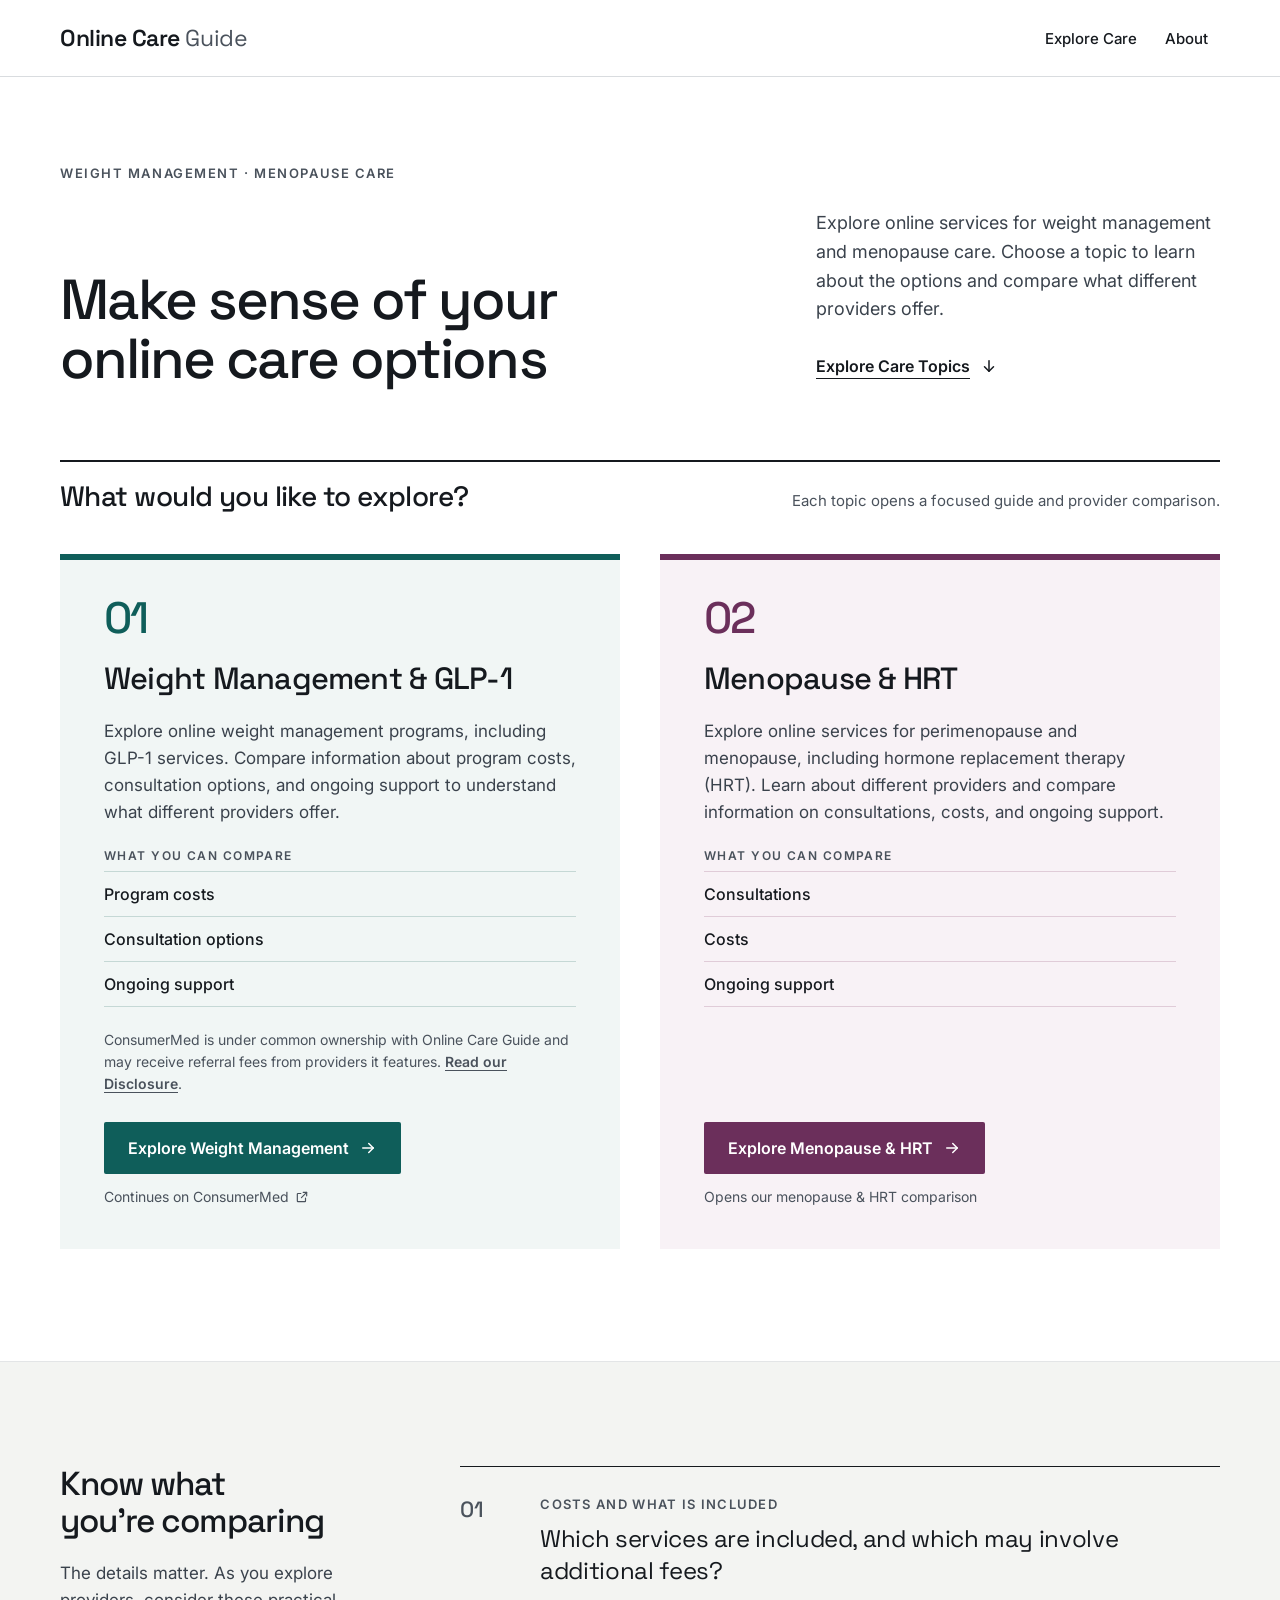
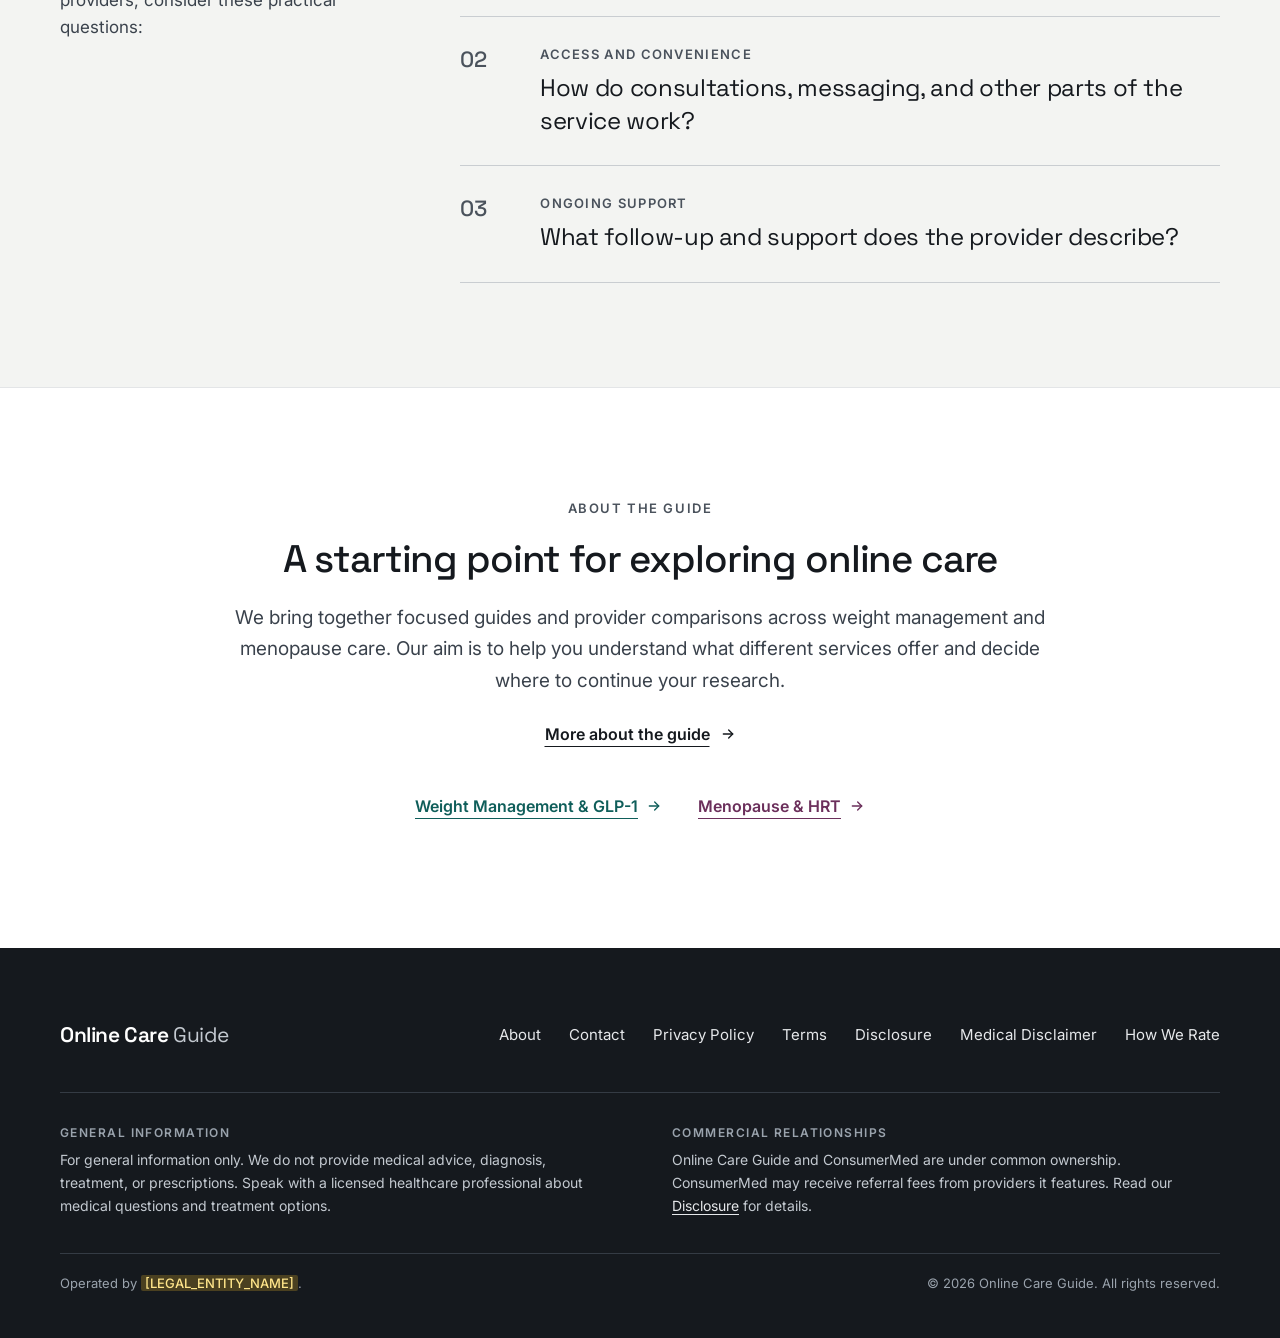
==== commit 372f63a4: "Legal pages: ConsumerMed unified copy (15 Nov 2026 document) Rewrites About, Contact, Privacy, Terms" ====
--- a/index.html
+++ b/index.html
@@ -171,6 +171,8 @@
         <a href="privacy/">Privacy Policy</a>
         <a href="terms/">Terms</a>
         <a href="disclosure/">Disclosure</a>
+        <a href="disclaimer/">Medical Disclaimer</a>
+        <a href="how-we-rate/">How We Rate</a>
       </nav>
     </div>
     <div class="site-footer__info">
--- a/assets/site.css
+++ b/assets/site.css
@@ -151,6 +151,8 @@
 .prose a{color:var(--color-ink);font-weight:500;text-decoration-thickness:1px;text-underline-offset:4px}
 .prose a:hover{color:var(--color-weight)}
 .prose .links{margin-top:8px}
+.prose h3{margin:28px 0 8px;font-family:var(--font-display);font-weight:500;font-size:19px;line-height:1.3;letter-spacing:-0.01em;color:var(--color-ink)}
+.prose h3:first-child{margin-top:0}
 .page-end{padding-top:40px}
 .single{max-width:760px}
 .single p{margin:0 0 16px;font-size:18px;line-height:1.7;color:var(--color-text)}
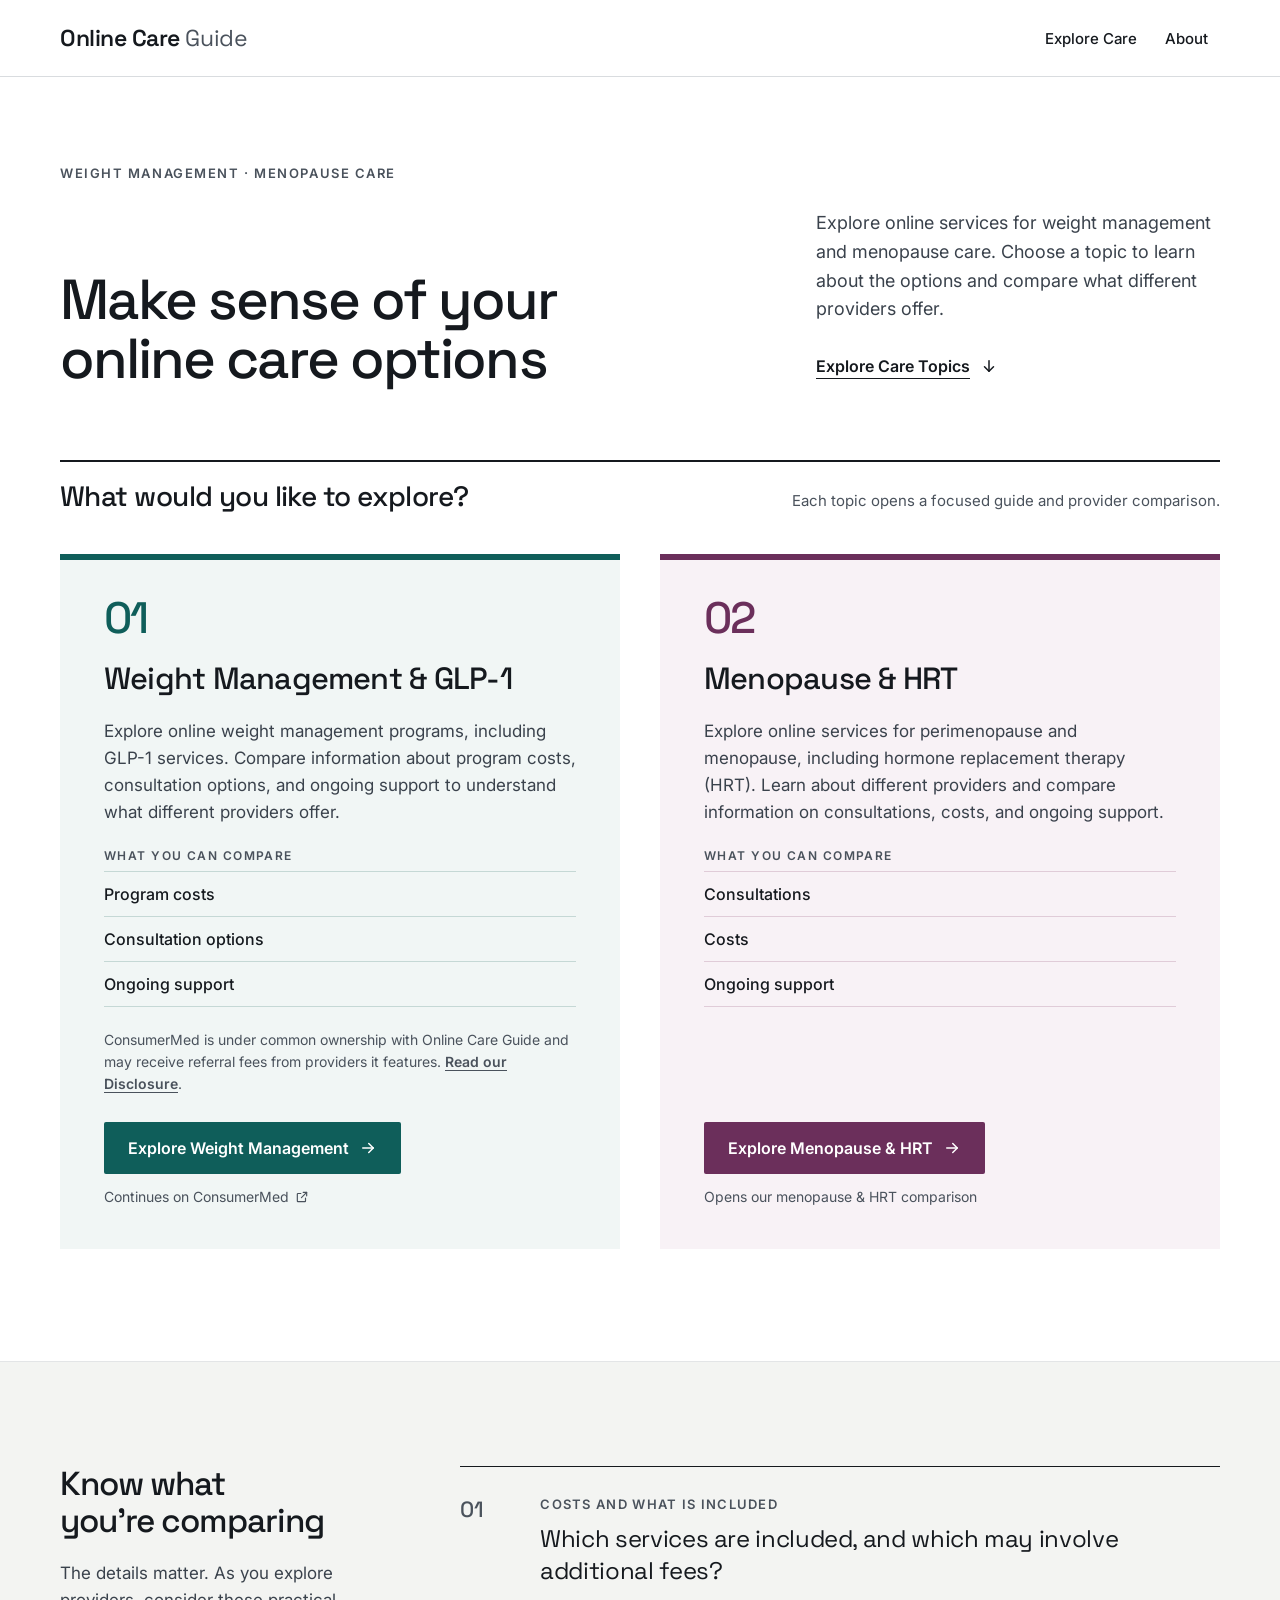
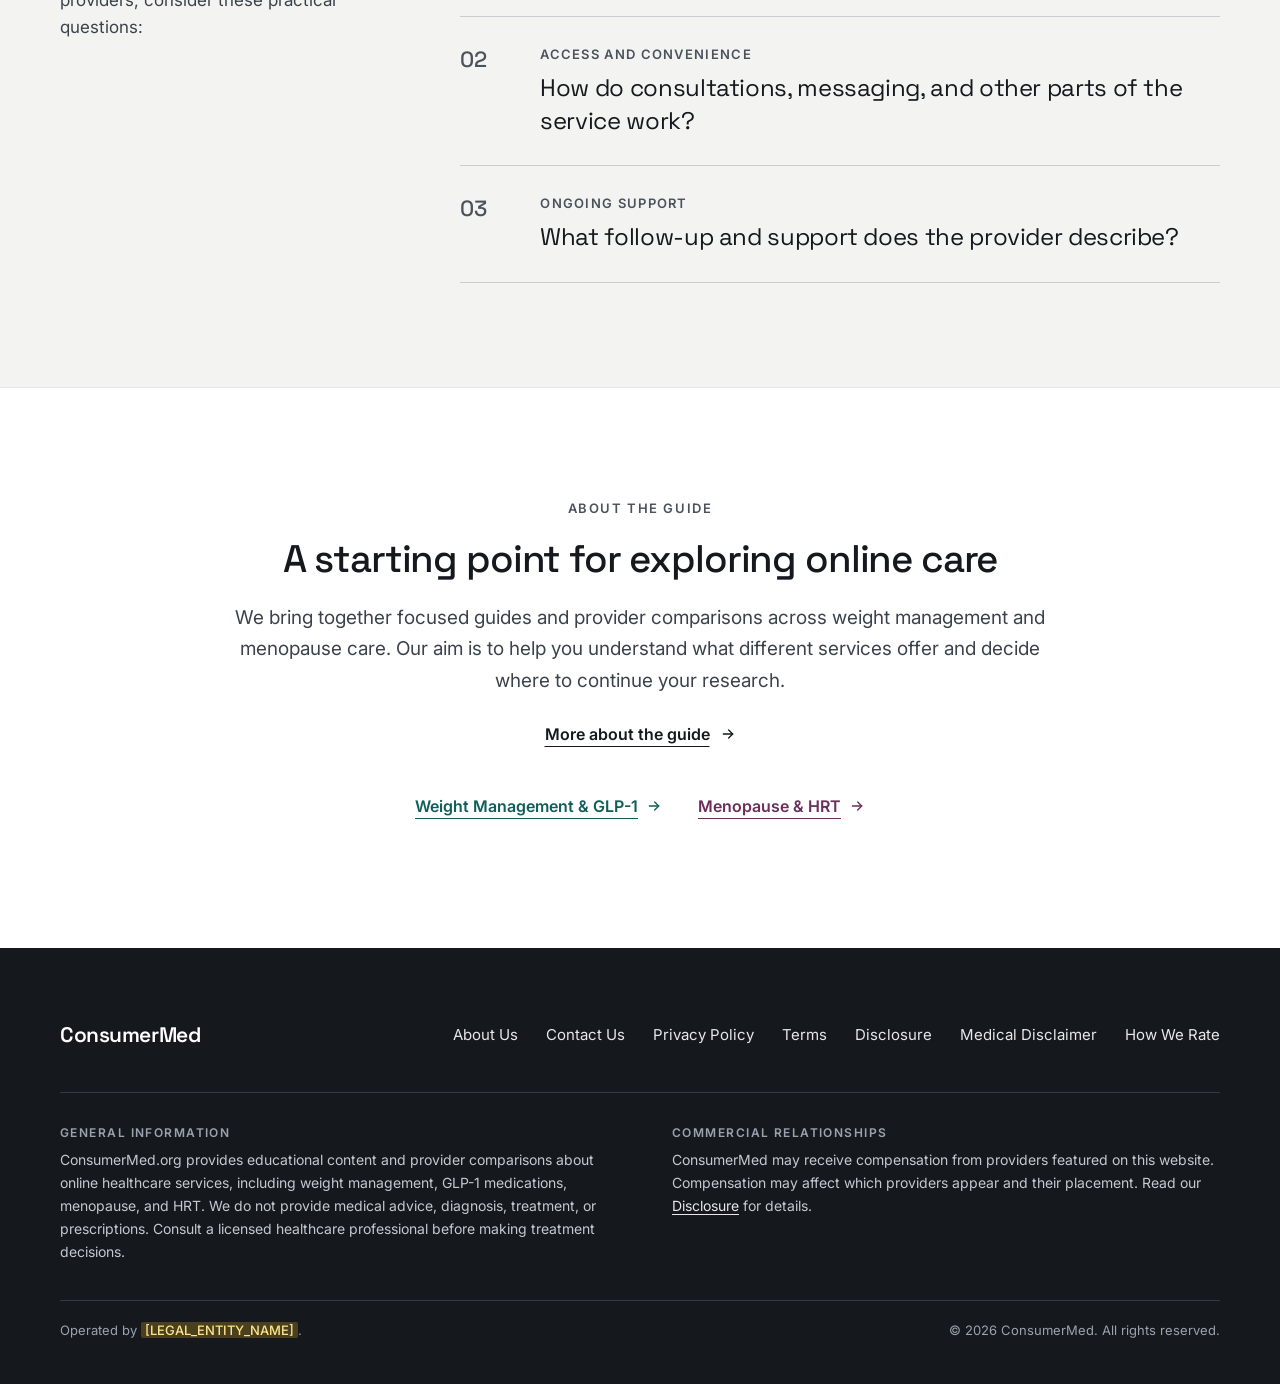
==== commit 80eb6c9c: "Footer: ConsumerMed shared copy on every page (document section 8) Footer wordmark and copyright to " ====
--- a/index.html
+++ b/index.html
@@ -161,13 +161,10 @@
 <footer class="site-footer">
   <div class="container site-footer__inner">
     <div class="site-footer__top">
-      <p class="footer-wordmark">
-        <span data-only="separate">Online Care <span class="wordmark__light">Guide</span></span>
-        <span data-only="consumermed">ConsumerMed</span>
-      </p>
+      <p class="footer-wordmark">ConsumerMed</p>
       <nav class="footer-nav" aria-label="Footer">
-        <a href="about/">About</a>
-        <a href="contact/">Contact</a>
+        <a href="about/">About Us</a>
+        <a href="contact/">Contact Us</a>
         <a href="privacy/">Privacy Policy</a>
         <a href="terms/">Terms</a>
         <a href="disclosure/">Disclosure</a>
@@ -178,17 +175,16 @@
     <div class="site-footer__info">
       <div>
         <p class="footer-label">General information</p>
-        <p class="footer-copy">For general information only. We do not provide medical advice, diagnosis, treatment, or prescriptions. Speak with a licensed healthcare professional about medical questions and treatment options.</p>
+        <p class="footer-copy">ConsumerMed.org provides educational content and provider comparisons about online healthcare services, including weight management, GLP-1 medications, menopause, and HRT. We do not provide medical advice, diagnosis, treatment, or prescriptions. Consult a licensed healthcare professional before making treatment decisions.</p>
       </div>
       <div>
         <p class="footer-label">Commercial relationships</p>
-        <p class="footer-copy" data-only="separate">Online Care Guide and ConsumerMed are under common ownership. ConsumerMed may receive referral fees from providers it features. Read our <a href="disclosure/">Disclosure</a> for details.</p>
-        <p class="footer-copy" data-only="consumermed">We may receive referral fees from providers featured in our comparisons. Compensation may influence placement or presentation. Read our <a href="disclosure/">Disclosure</a> for details.</p>
+        <p class="footer-copy">ConsumerMed may receive compensation from providers featured on this website. Compensation may affect which providers appear and their placement. Read our <a href="disclosure/">Disclosure</a> for details.</p>
       </div>
     </div>
     <div class="site-footer__legal">
       <p>Operated by <span class="ph">[LEGAL_ENTITY_NAME]</span>.</p>
-      <p>© 2026 <span data-only="separate">Online Care Guide</span><span data-only="consumermed">ConsumerMed</span>. All rights reserved.</p>
+      <p>© 2026 ConsumerMed. All rights reserved.</p>
     </div>
   </div>
 </footer>
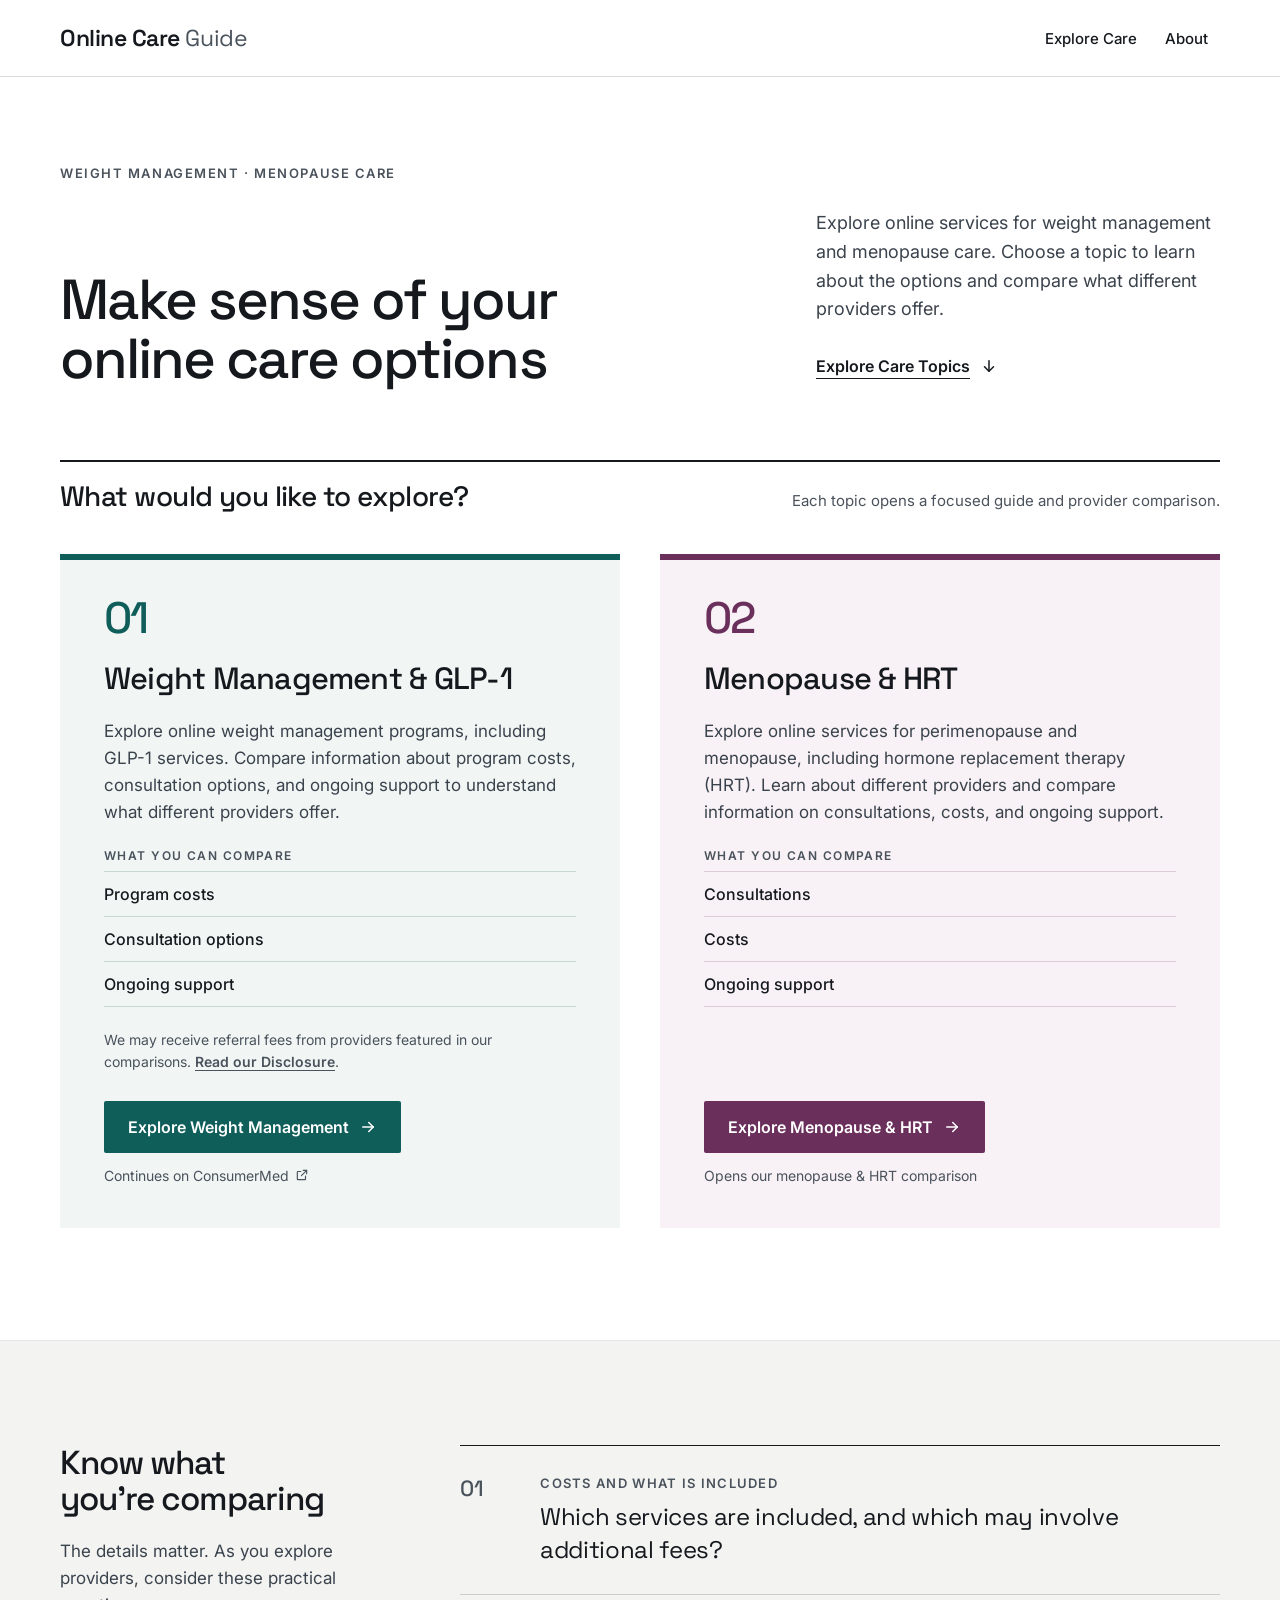
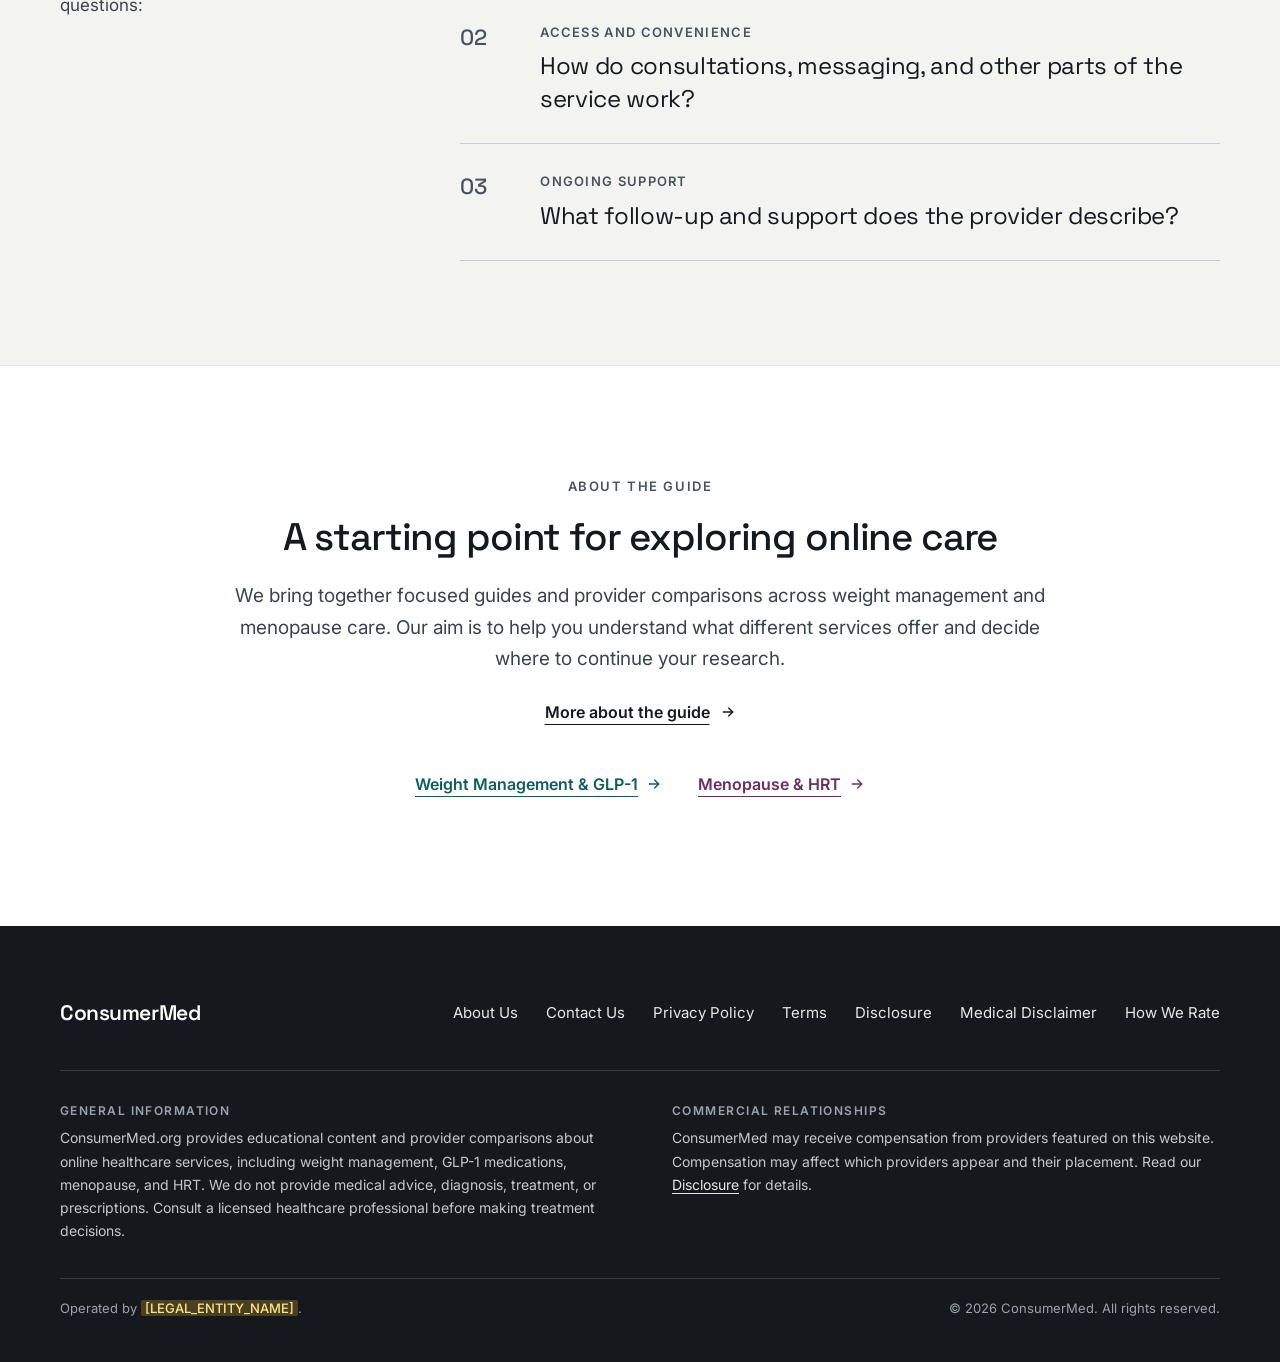
==== commit eb56bc21: "Weight card note: ConsumerMed wording on / and /v2/ Replaces the 'common ownership with Online Care " ====
--- a/index.html
+++ b/index.html
@@ -76,8 +76,7 @@
           </ul>
         </div>
         <p class="card__note" id="weight-note">
-          <span data-only="separate">ConsumerMed is under common ownership with Online Care Guide and may receive referral fees from providers it features. <a href="disclosure/">Read our Disclosure</a>.</span>
-          <span data-only="consumermed">We may receive referral fees from providers featured in our comparisons. <a href="disclosure/">Read our Disclosure</a>.</span>
+          We may receive referral fees from providers featured in our comparisons. <a href="disclosure/">Read our Disclosure</a>.
         </p>
         <div class="card__cta">
           <!-- data-todo="WEIGHT": in consumermed mode replace this href with the weight comparison's internal path -->
